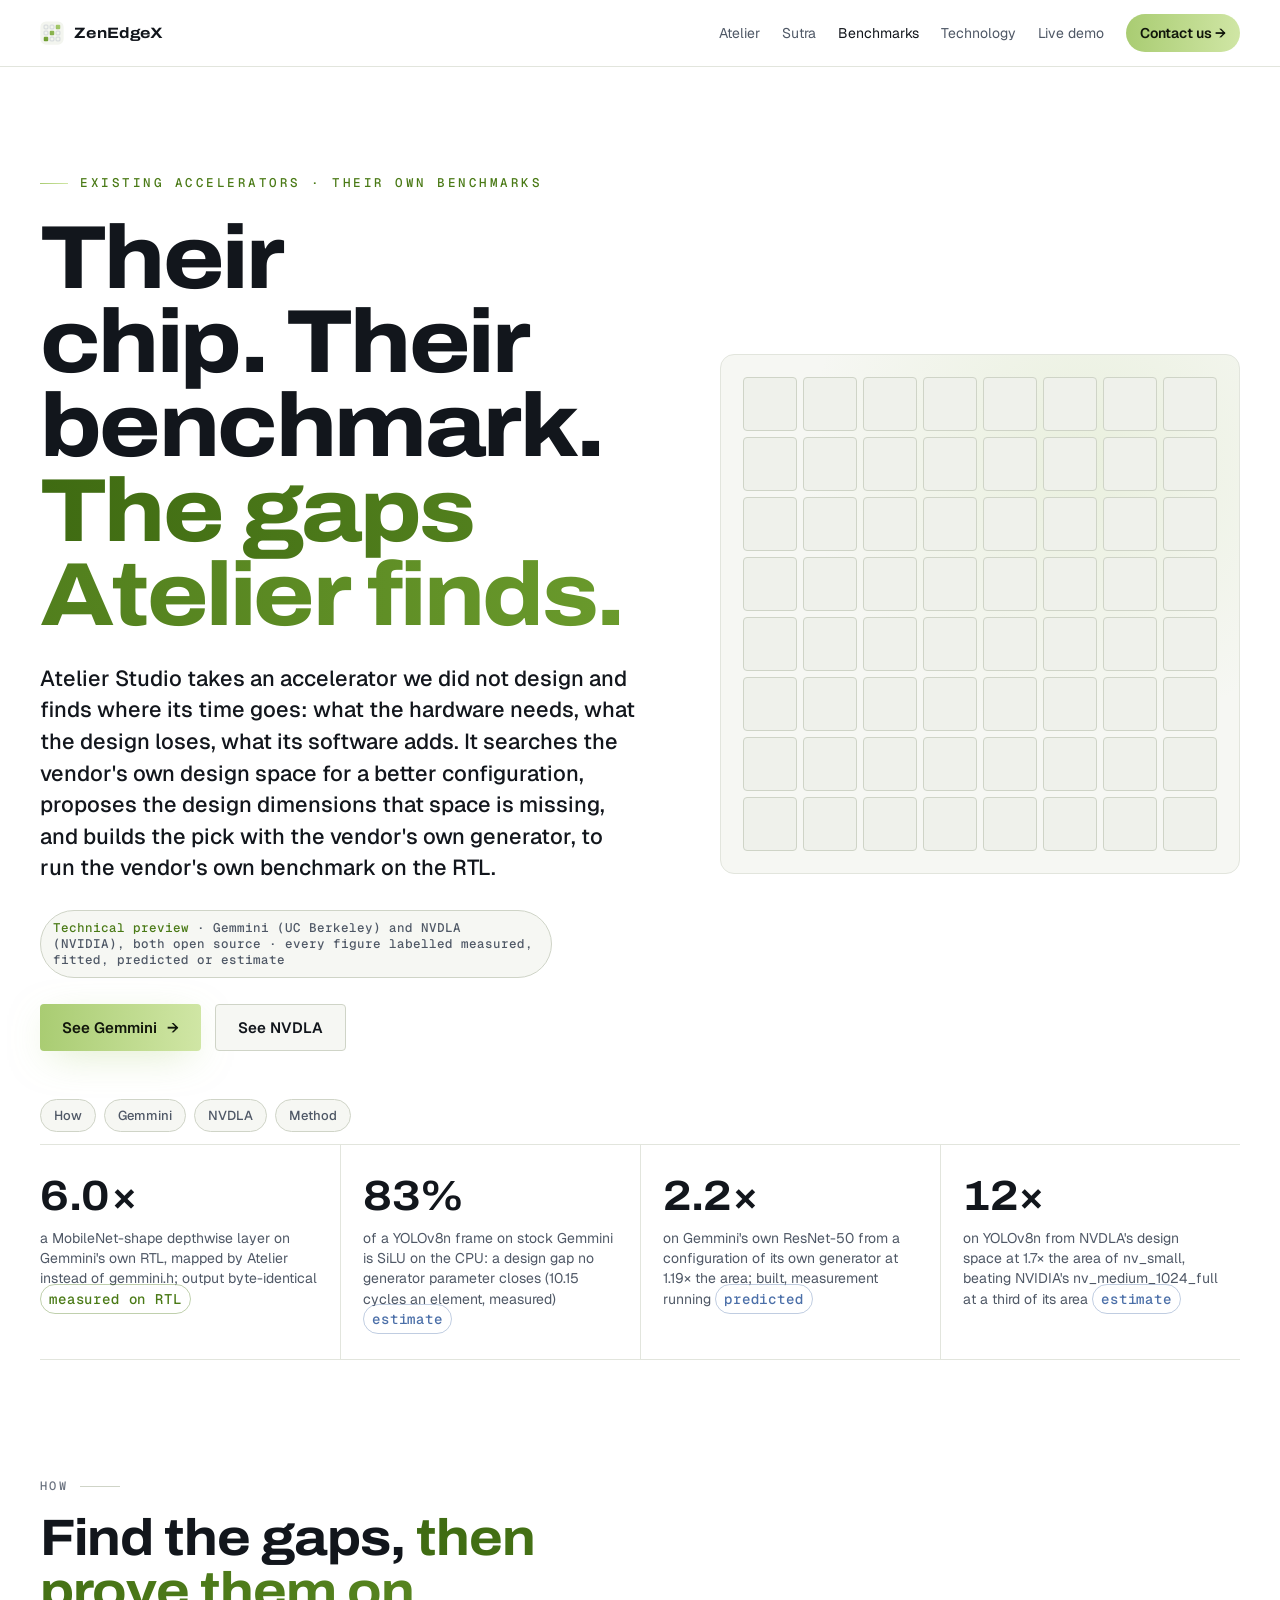
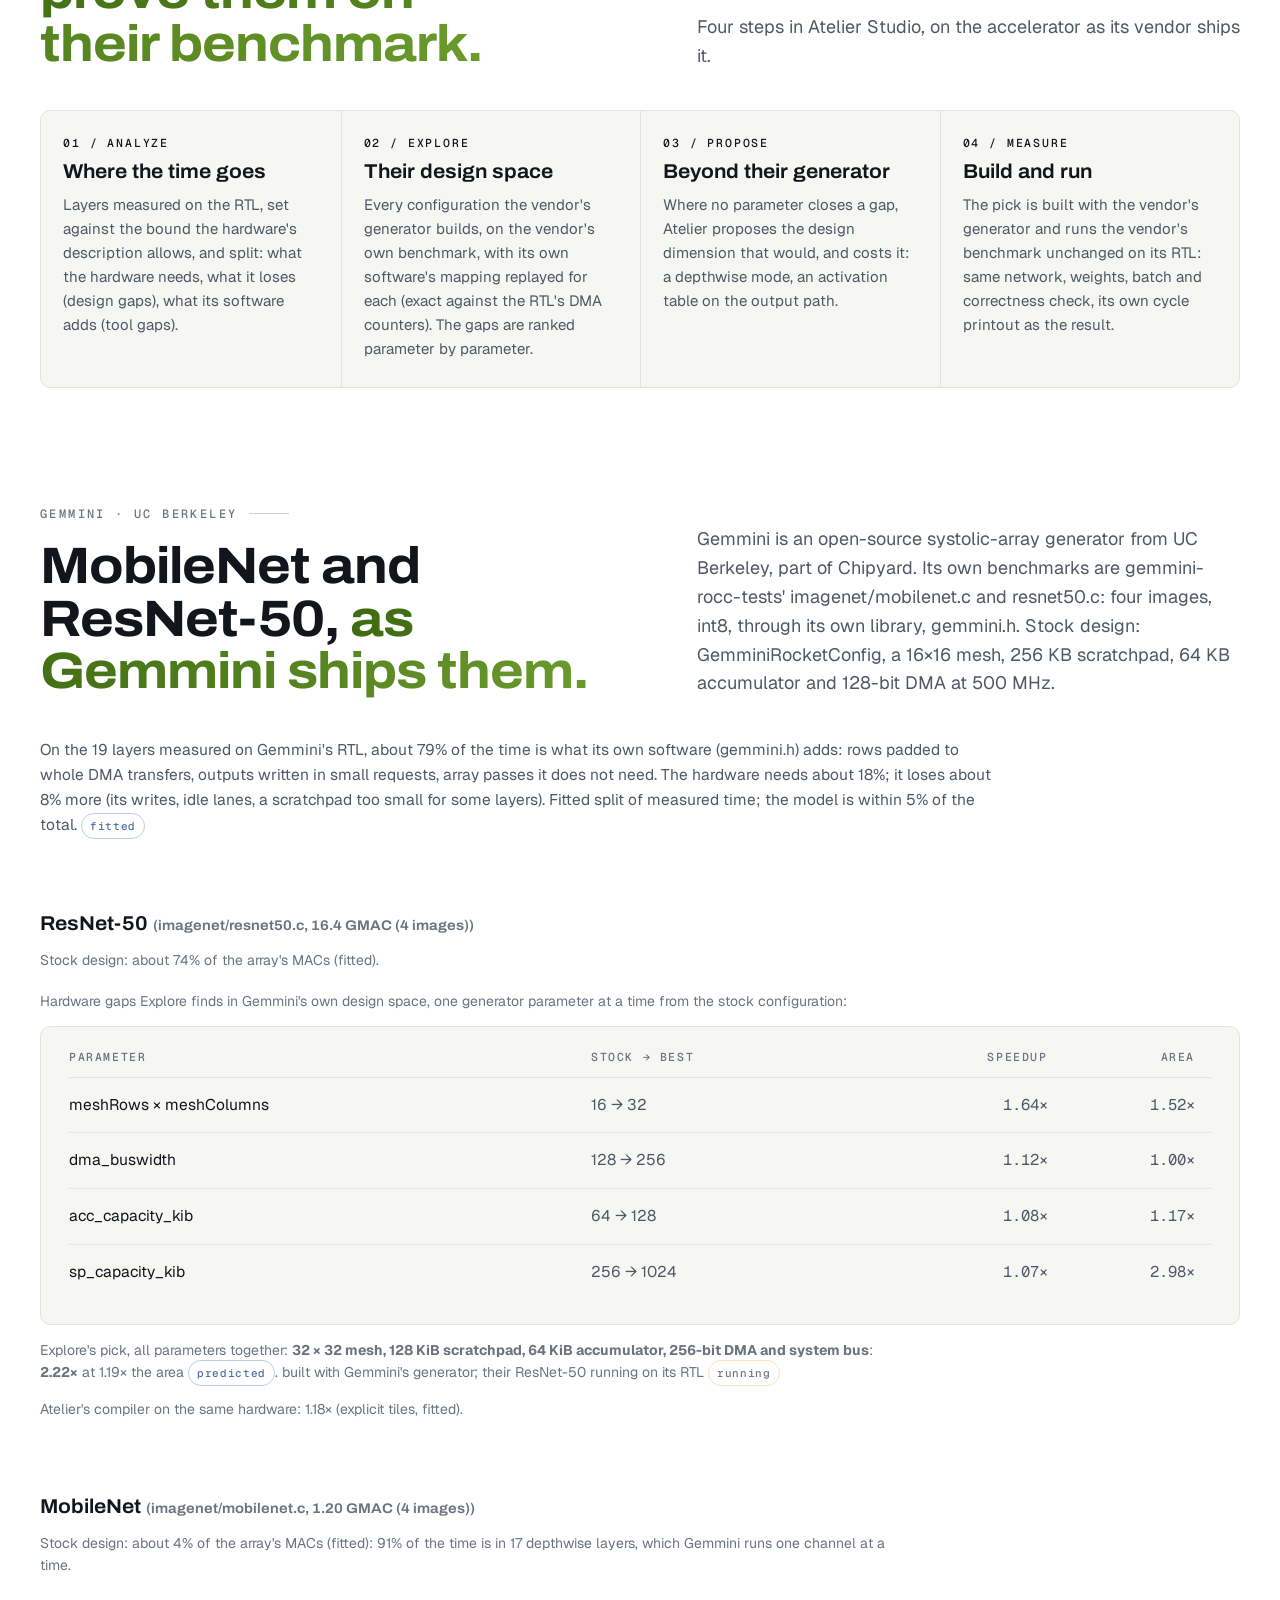
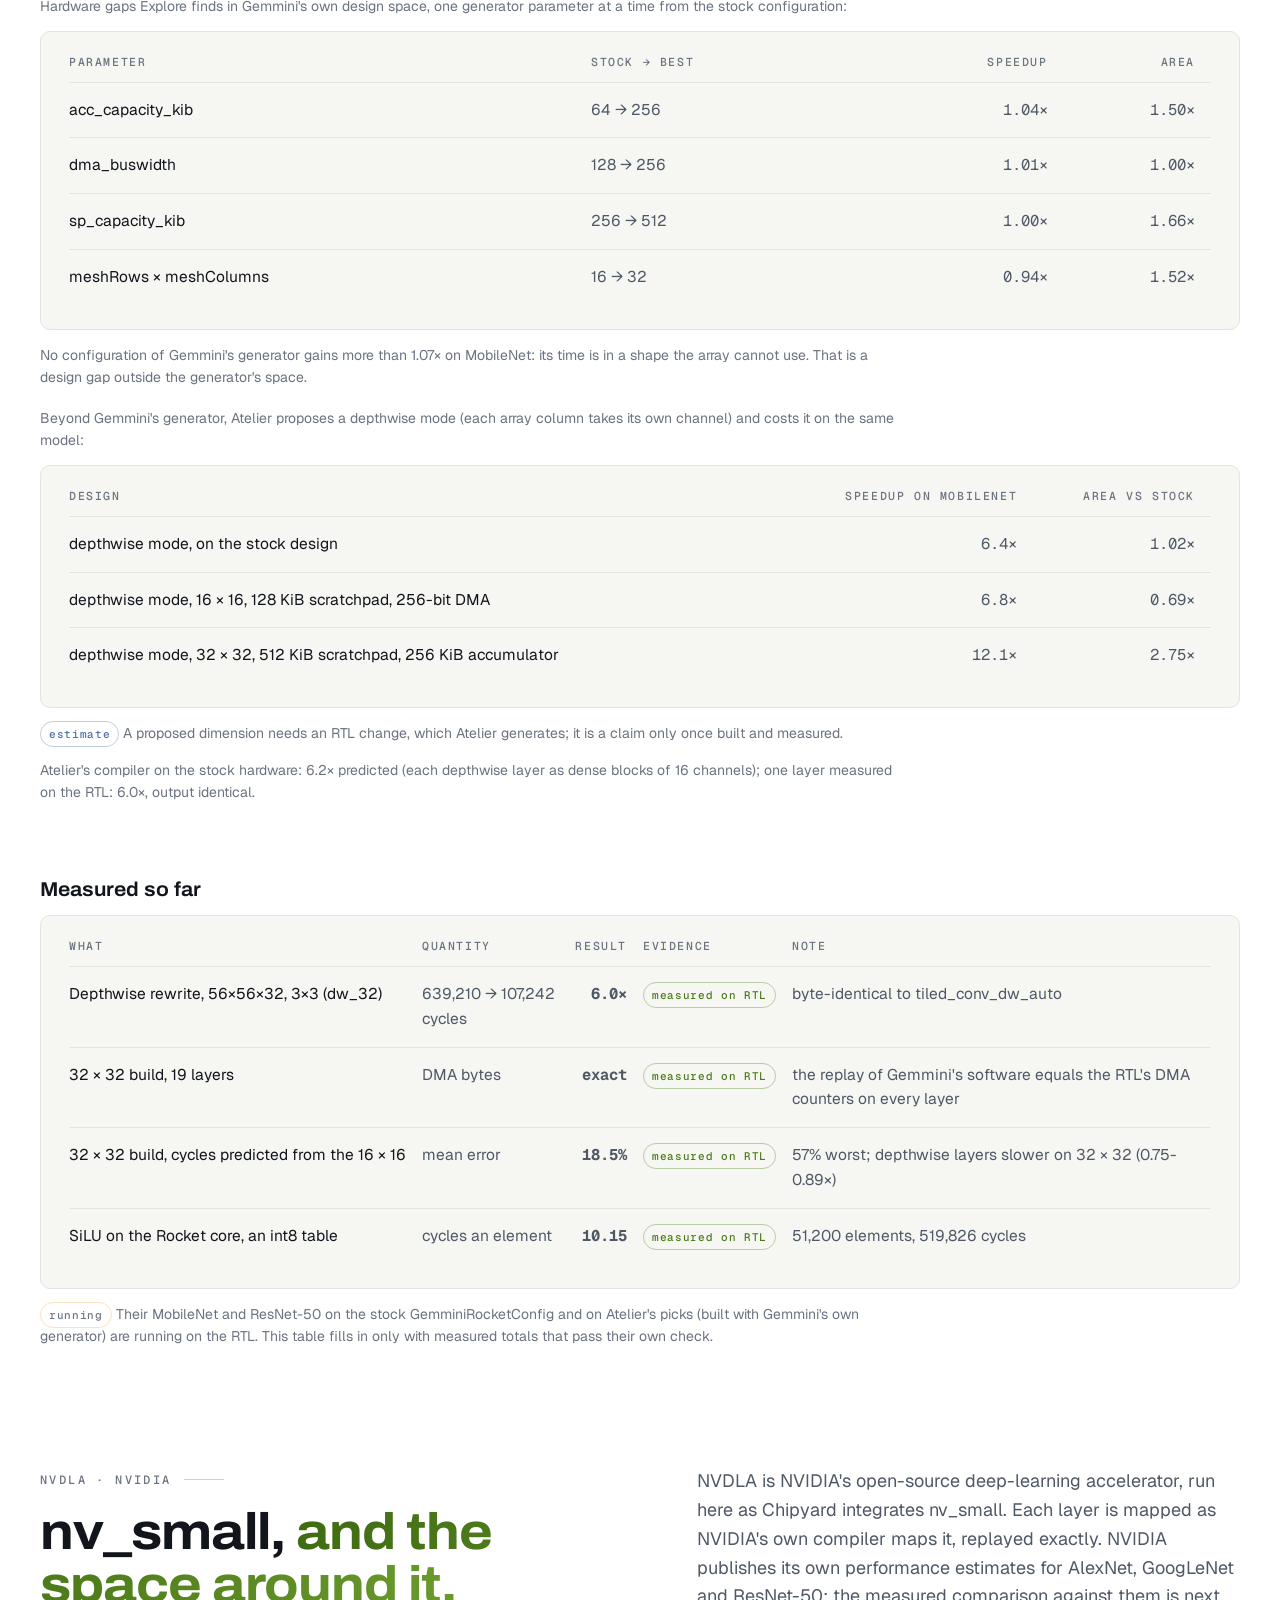
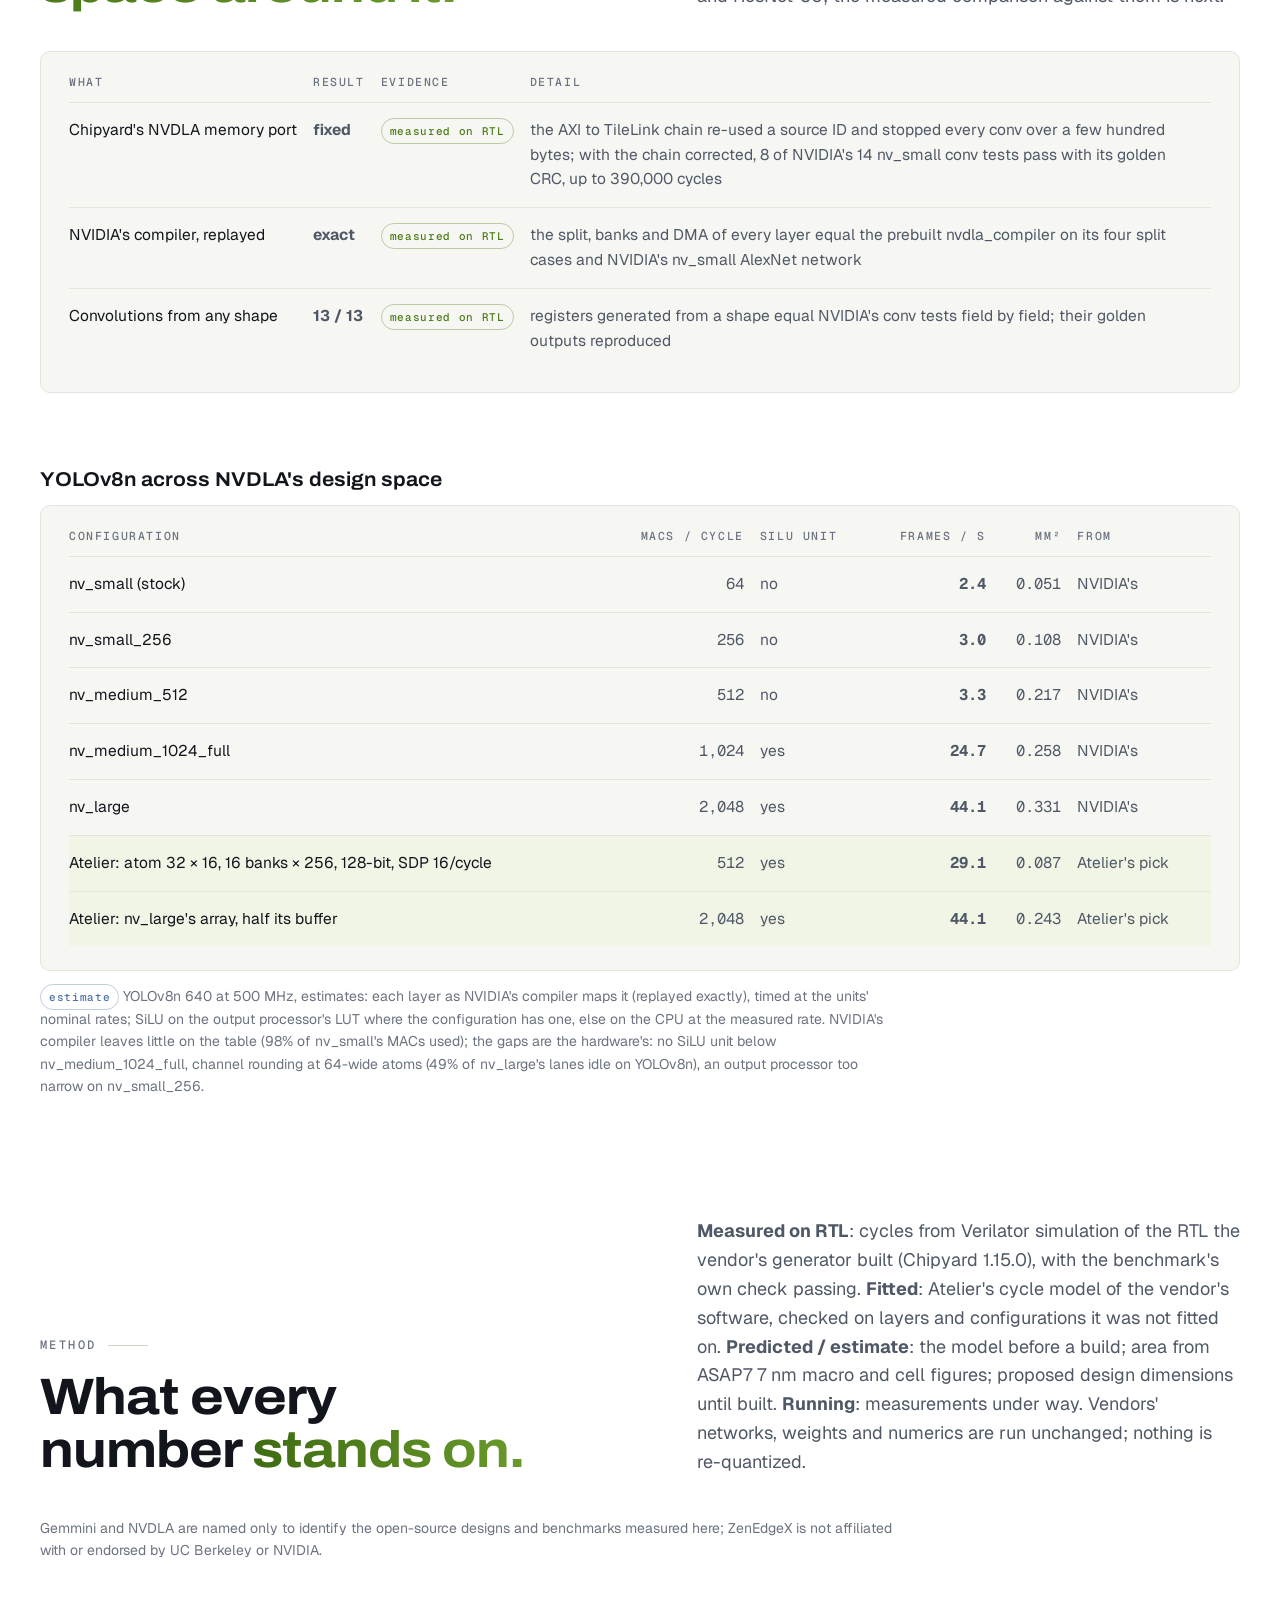
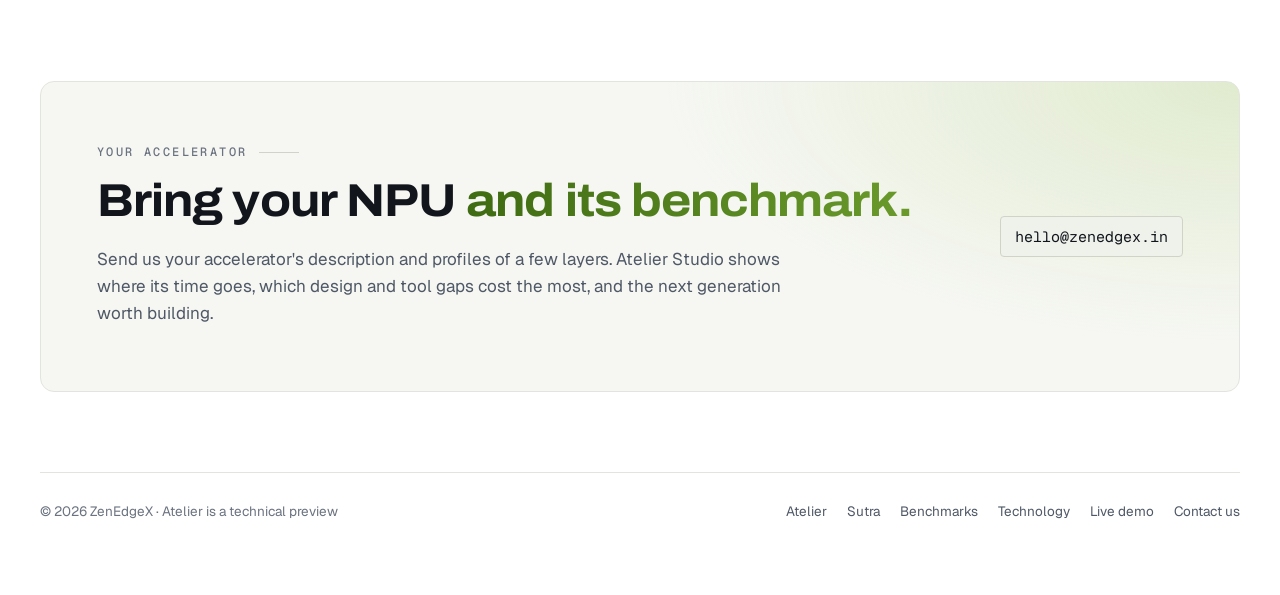
==== benchmarks/index.html @ 4fe1258a "Benchmarks: Atelier Studio on Gemmini and NVDLA, their own benchmarks. Where their time goes, the ha" ====
<!doctype html>
<html lang="en">
<head>
<meta charset="utf-8">
<meta name="viewport" content="width=device-width, initial-scale=1, viewport-fit=cover">
<meta name="description" content="Atelier Studio on existing accelerators: where Gemmini and NVDLA lose time, the design gaps no setting of their own generators closes, and configurations measured on the RTL with their own benchmarks.">
<meta property="og:title" content="Atelier on their benchmarks: Gemmini and NVDLA">
<meta property="og:description" content="Atelier Studio on existing accelerators: where Gemmini and NVDLA lose time, the design gaps no setting of their own generators closes, and configurations measured on the RTL with their own benchmarks.">
<meta property="og:image" content="https://zenedgex.in/og-image.png">
<meta property="og:image:width" content="1200">
<meta property="og:image:height" content="630">
<meta name="twitter:card" content="summary_large_image">
<meta name="twitter:image" content="https://zenedgex.in/og-image.png">
<link rel="icon" href="../favicon.svg" type="image/svg+xml">
<link rel="icon" href="../favicon-32.png" sizes="32x32" type="image/png">
<link rel="apple-touch-icon" href="../apple-touch-icon.png">
<style>html,body{margin:0}img{max-width:100%}[hidden]{display:none!important}.steps .k, .card .k { font: 500 11.5px/1 var(--mono); letter-spacing: .16em; color: var(--amber) }
.tag { font: 500 11px/1 var(--mono); letter-spacing: .06em; padding: 5px 8px; border-radius: 999px; border: 1px solid var(--line-2); color: var(--muted); white-space: nowrap }
.tag.m { color: var(--green); border-color: color-mix(in srgb, var(--green) 35%, transparent) }
.tag.p { color: #4B6FA8; border-color: rgba(75, 111, 168, .35) }
.tag.r { color: var(--amber); border-color: rgba(244,188,114,.45) }
tr.ours td { background: rgba(208,230,165,.18) }
</style>
<title>Atelier on their benchmarks: Gemmini and NVDLA</title>
<link rel="preconnect" href="https://fonts.googleapis.com">
<link rel="preconnect" href="https://fonts.gstatic.com" crossorigin>
<link rel="stylesheet" href="https://fonts.googleapis.com/css2?family=Archivo:wdth,wght@100..125,400..800&family=Geist:wght@300..600&family=Geist+Mono:wght@400;500&display=swap">
<style>
/* Sutra IP page: the same dark world as the rest of the site (lime accent). Hero,
   what it is, the block diagram, features, how it scales, verified evidence, what is delivered,
   status, contact. Every figure is a measured one; performance waits for timing closure. */
:root {
  --void: #FFFFFF; --slab: #F6F7F3; --slab-2: #EFF1EB; --slab-3: #E7EAE2;
  --line: #E2E5DD; --line-2: #CFD4C7;
  --text: #12161C; --muted: #4F5866; --faint: #6B7380;
  --leaf: #A9CC72; --lime: #D0E6A5; --green: #4A7A16; --green-deep: #3F6B12; --green-2: #6A9A2C; --ok: #7FC8A9;
  --display: 'Archivo', 'Arial Black', Arial, sans-serif;
  --body: 'Geist', 'Helvetica Neue', Arial, sans-serif;
  --mono: 'Geist Mono', 'SFMono-Regular', Menlo, monospace;
  --ease: cubic-bezier(.2, .7, .2, 1);
  color-scheme: light;
}
* { box-sizing: border-box }
html { background: var(--void); scroll-behavior: smooth; scroll-padding-top: 84px }
body { background: var(--void); color: var(--text); font: 400 17px/1.6 var(--body); padding-inline: 20px; padding-block: 0 72px; -webkit-font-smoothing: antialiased }
.wrap { max-width: 1200px; margin-inline: auto }
a { color: var(--green); text-underline-offset: 3px }
:focus-visible { outline: 2px solid var(--green); outline-offset: 3px; border-radius: 3px }
h1, h2, h3 { margin: 0; font-family: var(--display); text-wrap: balance }
h1 { font-size: clamp(46px, 7vw, 100px); line-height: .94; font-weight: 770; font-stretch: 112%; letter-spacing: -.028em }
h2 { font-size: clamp(30px, 4vw, 54px); line-height: 1.03; font-weight: 720; font-stretch: 110%; letter-spacing: -.02em }
h3 { font-size: 20px; font-weight: 650; font-stretch: 106%; line-height: 1.2 }
p { margin: 0; max-width: 64ch }
h1 em, h2 em { font-style: normal; background: linear-gradient(92deg, var(--green-deep), var(--green-2)); -webkit-background-clip: text; background-clip: text; color: transparent }
.label { font: 500 12px/1 var(--mono); letter-spacing: .2em; text-transform: uppercase; color: var(--faint); display: flex; align-items: center; gap: 12px }
.label::after { content: ""; flex: 0 0 40px; height: 1px; background: var(--line-2) }

.bar { position: sticky; top: 0; z-index: 20; margin-inline: -20px; padding: 14px 20px; background: color-mix(in srgb, var(--void) 78%, transparent); backdrop-filter: saturate(140%) blur(14px); border-bottom: 1px solid var(--line) }
.bar .wrap { display: flex; justify-content: space-between; align-items: center; gap: 16px; flex-wrap: wrap }
.mark { display: flex; align-items: center; gap: 10px; font: 700 15px/1 var(--display); font-stretch: 116%; letter-spacing: .02em; color: var(--text); text-decoration: none }
.mark svg { width: 24px; height: 24px }
.bar nav { display: flex; gap: 22px; flex-wrap: wrap; font-size: 14px; align-items: center }
.bar nav a { color: var(--muted); text-decoration: none }
.bar nav a:hover, .bar nav a.on { color: var(--text) }
.bar nav a.go { color: #11160B; background: linear-gradient(92deg, var(--leaf), var(--lime)); padding: 8px 14px; border-radius: 999px; font-weight: 600 }

.hero { display: grid; grid-template-columns: minmax(0, 1.05fr) minmax(0, .95fr); gap: 56px; align-items: center; padding-block: 110px 40px }
.hero > * { min-width: 0 }
.copy { display: flex; flex-direction: column; gap: 26px }
.kicker { font: 500 12.5px/1 var(--mono); letter-spacing: .2em; text-transform: uppercase; color: var(--green); display: flex; align-items: center; gap: 12px }
.kicker::before { content: ""; width: 28px; height: 1px; background: linear-gradient(90deg, var(--leaf), var(--lime)) }
.sub { font: 500 clamp(18px, 1.7vw, 22px)/1.45 var(--body); max-width: 46ch }
.chip { align-self: flex-start; font: 500 12.5px/1.3 var(--mono); color: var(--muted); border: 1px solid var(--line-2); background: var(--slab); padding: 9px 12px; border-radius: 999px }
.chip b { color: var(--green); font-weight: 500 }
.cta { display: flex; gap: 14px; flex-wrap: wrap }
.btn { display: inline-flex; align-items: center; gap: 10px; padding: 15px 22px; border-radius: 4px; font: 600 15px/1 var(--body); text-decoration: none }
.btn.primary { background: linear-gradient(92deg, var(--leaf), var(--lime)); color: #11160B; box-shadow: 0 10px 40px -12px rgba(169, 204, 114, .55) }
.btn.line { color: var(--text); border: 1px solid var(--line-2); background: var(--slab) }
.tiles { aspect-ratio: 1; max-width: 520px; width: 100%; justify-self: end; display: grid; grid-template-columns: repeat(8, 1fr); gap: 6px; padding: 22px; border: 1px solid var(--line); border-radius: 14px; background: radial-gradient(90% 90% at 70% 20%, rgba(169, 204, 114,.16), transparent 60%), var(--slab) }
.tiles i { border-radius: 4px; border: 1px solid var(--line-2); background: var(--slab-2); animation: pulse 3.2s var(--ease) infinite; animation-delay: calc(var(--d) * 70ms) }
@keyframes pulse { 0%, 100% { background: var(--slab-2); border-color: var(--line-2) } 12% { background: rgba(208, 230, 165,.55); border-color: var(--green) } 30% { background: rgba(169, 204, 114,.18); border-color: rgba(169, 204, 114,.5) } }

section { padding-block: 120px 0; display: flex; flex-direction: column; gap: 40px }
.head { display: grid; grid-template-columns: minmax(0, 1.05fr) minmax(0, .95fr); gap: 56px; align-items: end }
.head > * { min-width: 0 }
.head .body { color: var(--muted); font-size: 18px; display: flex; flex-direction: column; gap: 14px }
.stack { display: flex; flex-direction: column; gap: 20px }
.visual { background: radial-gradient(110% 90% at 50% 10%, var(--slab-2), var(--slab)); border: 1px solid var(--line); border-radius: 12px; padding: 22px }
.visual svg { width: 100%; height: auto; display: block }
.visual svg text { font-family: var(--mono) }
.grid3 { display: grid; grid-template-columns: repeat(3, minmax(0, 1fr)); gap: 16px }
.card { background: var(--slab); border: 1px solid var(--line); border-radius: 10px; padding: 28px; display: flex; flex-direction: column; gap: 12px; min-width: 0 }
.card p { color: var(--muted); font-size: 15.5px }
.card .k { font: 500 11.5px/1 var(--mono); letter-spacing: .16em; color: var(--green) }
table { width: 100%; border-collapse: collapse; font-size: 15.5px }
th { text-align: left; font: 500 11.5px/1 var(--mono); letter-spacing: .14em; text-transform: uppercase; color: var(--faint); padding: 0 16px 14px 0 }
td { padding: 15px 16px 15px 0; border-top: 1px solid var(--line); color: var(--muted); vertical-align: top }
td:first-child { color: var(--text); white-space: nowrap }
.tbl { overflow-x: auto; background: var(--slab); border: 1px solid var(--line); border-radius: 10px; padding: 24px 28px }
.proof { display: grid; grid-template-columns: repeat(4, minmax(0, 1fr)); border-top: 1px solid var(--line); border-bottom: 1px solid var(--line) }
.metric { padding: 30px 22px 30px 0; display: flex; flex-direction: column; gap: 10px; min-width: 0 }
.metric + .metric { padding-left: 22px; border-left: 1px solid var(--line) }
.metric b { font: 680 clamp(30px, 3.3vw, 44px)/1 var(--display); font-stretch: 112%; letter-spacing: -.01em }
.metric span { font-size: 14px; color: var(--muted); line-height: 1.45 }
.jump { display: flex; gap: 8px; flex-wrap: wrap; margin-top: 8px }
.jump a { font: 500 13px/1 var(--body); color: var(--muted); text-decoration: none; border: 1px solid var(--line-2); border-radius: 999px; padding: 9px 13px; background: var(--slab) }
.jump a:hover { color: var(--text); border-color: var(--green) }
.fine { font-size: 14px; color: var(--faint); max-width: 96ch }
.tlabel { display: flex; flex-wrap: wrap; gap: 6px 8px; margin: 0 }
.tlabel span { font: 500 11.5px/1 var(--mono); letter-spacing: .06em; padding: 6px 9px; border-radius: 999px; border: 1px solid var(--line-2); color: var(--muted); background: var(--void) }
.tlabel span.m { color: var(--green); border-color: color-mix(in srgb, var(--green) 35%, transparent) }
.tlabel span.e { color: #4B6FA8; border-color: rgba(75, 111, 168, .35) }
.steps { display: grid; grid-template-columns: repeat(4, minmax(0, 1fr)); gap: 0; border: 1px solid var(--line); border-radius: 10px; overflow: hidden; background: var(--slab) }
.steps > div { padding: 26px 22px; display: flex; flex-direction: column; gap: 10px; border-left: 1px solid var(--line); min-width: 0 }
.steps > div:first-child { border-left: none }
.steps p { color: var(--muted); font-size: 15px }
.st { font: 500 11px/1 var(--mono); letter-spacing: .16em; text-transform: uppercase; padding: 6px 8px; border-radius: 4px; align-self: flex-start }
.st.done { color: #0B2A1E; background: var(--ok) }
.st.now { color: #11160B; background: var(--lime) }
.st.next { color: var(--muted); border: 1px solid var(--line-2) }
.close { margin-top: 120px; border: 1px solid var(--line); border-radius: 14px; padding: 64px 56px; display: grid; grid-template-columns: minmax(0, 1fr) auto; gap: 40px; align-items: center; background: radial-gradient(80% 140% at 100% 0%, color-mix(in srgb, var(--leaf) 28%, transparent), transparent 60%), var(--slab) }
.close > * { min-width: 0 }
.mail code { color: var(--text); background: var(--slab-2); border: 1px solid var(--line-2); padding: 12px 14px; border-radius: 4px; font: 400 15px/1 var(--mono); user-select: all; display: inline-block }
td.n, th.n { text-align: right; font-variant-numeric: tabular-nums; font-family: var(--mono) }
td.best { color: var(--green); font-weight: 600; position: relative }
td.best::before { content: ""; position: absolute; inset: 7px -6px 7px auto; width: calc(100% + 4px); border-radius: 4px; background: rgba(208, 230, 165,.12); border: 1px solid rgba(208, 230, 165,.35); z-index: 0; pointer-events: none }
.best-key { margin-top: -4px }
.best-key .best { color: var(--green); font-weight: 600; padding: 2px 7px; border-radius: 4px; background: rgba(208, 230, 165,.12); border: 1px solid rgba(208, 230, 165,.35); margin-right: 6px }
footer { margin-top: 80px; padding-top: 28px; border-top: 1px solid var(--line); font-size: 13.5px; color: var(--faint); display: flex; justify-content: space-between; gap: 20px; flex-wrap: wrap }
footer nav { display: flex; gap: 20px; flex-wrap: wrap }
footer a { color: var(--muted); text-decoration: none }

@media (max-width: 960px) {
  .hero, .head, .close { grid-template-columns: minmax(0, 1fr); gap: 32px }
  .hero { padding-block: 64px 0 }
  .tiles { justify-self: start; max-width: 420px }
  .grid3 { grid-template-columns: minmax(0, 1fr) }
  .proof, .steps { grid-template-columns: repeat(2, minmax(0, 1fr)) }
  .metric:nth-child(3) { padding-left: 0; border-left: none }
  .metric:nth-child(n+3) { border-top: 1px solid var(--line) }
  .steps > div:nth-child(3) { border-left: none }
  .steps > div:nth-child(n+3) { border-top: 1px solid var(--line) }
  .close { padding: 36px 26px }
  section { padding-block: 88px 0 }
}
@media (max-width: 560px) {
  .proof, .steps { grid-template-columns: minmax(0, 1fr) }
  .metric + .metric, .steps > div + div { padding-left: 0; border-left: none; border-top: 1px solid var(--line) }
  .steps > div + div { padding-left: 22px }
}
@media (prefers-reduced-motion: reduce) { .tiles i { animation: none } }
.fp { display: grid; grid-template-columns: minmax(0, 1fr) minmax(0, 1fr); gap: 32px; align-items: start; margin-top: 28px }
.fp figure { margin: 0 }
.fp img { width: 100%; height: auto; display: block; border-radius: 6px; border: 1px solid var(--line, #E2E5DD) }
.fp-key { list-style: none; margin: 0; padding: 0; display: grid; grid-template-columns: repeat(2, minmax(0, 1fr)); gap: 8px 16px; font-size: 14px }
.fp-key i { display: inline-block; width: 12px; height: 12px; border-radius: 2px; margin-right: 8px; vertical-align: -1px }
.fp-facts { display: grid; grid-template-columns: auto minmax(0, 1fr); gap: 8px 16px; margin: 0; font-size: 14px }
.fp-facts dt { opacity: .7 }
.fp-facts dd { margin: 0 }
@media (max-width: 860px) { .fp { grid-template-columns: 1fr } .fp-key { grid-template-columns: 1fr } }
.steps .k, .card .k { font: 500 11.5px/1 var(--mono); letter-spacing: .16em; color: var(--amber) }
.tag { font: 500 11px/1 var(--mono); letter-spacing: .06em; padding: 5px 8px; border-radius: 999px; border: 1px solid var(--line-2); color: var(--muted); white-space: nowrap }
.tag.m { color: var(--green); border-color: color-mix(in srgb, var(--green) 35%, transparent) }
.tag.p { color: #4B6FA8; border-color: rgba(75, 111, 168, .35) }
.tag.r { color: var(--amber); border-color: rgba(244,188,114,.45) }
tr.ours td { background: rgba(208,230,165,.18) }
</style>
</head>
<body>
<header class="bar">
  <div class="wrap">
    <a class="mark" data-to="site" href="#"><svg viewBox="0 0 64 64" aria-hidden="true"><defs><linearGradient id="mkg" x1="10" y1="54" x2="54" y2="10" gradientUnits="userSpaceOnUse"><stop offset="0" stop-color="#6A9A2C"/><stop offset="1" stop-color="#A9CC72"/></linearGradient></defs><rect x="1" y="1" width="62" height="62" rx="15" fill="#F3F5EF"/><rect x="10.9" y="10.9" width="10.2" height="10.2" rx="2" fill="none" stroke="#C3C9D1" stroke-width="1.8"/><rect x="26.9" y="10.9" width="10.2" height="10.2" rx="2" fill="none" stroke="#C3C9D1" stroke-width="1.8"/><rect x="42" y="10" width="12" height="12" rx="2.5" fill="url(#mkg)"/><rect x="10.9" y="26.9" width="10.2" height="10.2" rx="2" fill="none" stroke="#C3C9D1" stroke-width="1.8"/><rect x="26" y="26" width="12" height="12" rx="2.5" fill="url(#mkg)"/><rect x="42.9" y="26.9" width="10.2" height="10.2" rx="2" fill="none" stroke="#C3C9D1" stroke-width="1.8"/><rect x="10" y="42" width="12" height="12" rx="2.5" fill="url(#mkg)"/><rect x="26.9" y="42.9" width="10.2" height="10.2" rx="2" fill="none" stroke="#C3C9D1" stroke-width="1.8"/><rect x="42.9" y="42.9" width="10.2" height="10.2" rx="2" fill="none" stroke="#C3C9D1" stroke-width="1.8"/></svg>ZenEdgeX</a>
    <nav aria-label="Main"><a data-to="home" href="#">Atelier</a><a data-to="ip" href="#">Sutra</a><a class="on" href="#top">Benchmarks</a><a data-to="tech" href="#">Technology</a><a data-to="demo" href="#">Live demo</a><a class="go" href="#contact">Contact us →</a></nav>
  </div>
</header>

<div class="wrap" id="top">
  <div class="hero">
    <div class="copy">
      <p class="kicker">Existing accelerators · their own benchmarks</p>
      <h1>Their chip. Their benchmark. <em>The gaps Atelier finds.</em></h1>
      <p class="sub">Atelier Studio takes an accelerator we did not design and finds where its time goes: what the hardware needs, what the design loses, what its software adds. It searches the vendor's own design space for a better configuration, proposes the design dimensions that space is missing, and builds the pick with the vendor's own generator, to run the vendor's own benchmark on the RTL.</p>
      <p class="chip"><b>Technical preview</b> · Gemmini (UC Berkeley) and NVDLA (NVIDIA), both open source · every figure labelled measured, fitted, predicted or estimate</p>
      <div class="cta"><a class="btn primary" href="#gemmini">See Gemmini <span>→</span></a><a class="btn line" href="#nvdla">See NVDLA</a></div>
    </div>
    <div class="tiles" id="tiles" aria-hidden="true"></div>
  </div>

  <nav class="jump" aria-label="On this page"><a href="#how">How</a><a href="#gemmini">Gemmini</a><a href="#nvdla">NVDLA</a><a href="#method">Method</a></nav>
  <div class="proof" id="keys" style="margin-top:12px"><div class="metric"><b>6.0×</b><span>a MobileNet-shape depthwise layer on Gemmini&#x27;s own RTL, mapped by Atelier instead of gemmini.h; output byte-identical <span class="tag m">measured on RTL</span></span></div><div class="metric"><b>83%</b><span>of a YOLOv8n frame on stock Gemmini is SiLU on the CPU: a design gap no generator parameter closes (10.15 cycles an element, measured) <span class="tag p">estimate</span></span></div><div class="metric"><b>2.2×</b><span>on Gemmini&#x27;s own ResNet-50 from a configuration of its own generator at 1.19× the area; built, measurement running <span class="tag p">predicted</span></span></div><div class="metric"><b>12×</b><span>on YOLOv8n from NVDLA&#x27;s design space at 1.7× the area of nv_small, beating NVIDIA&#x27;s nv_medium_1024_full at a third of its area <span class="tag p">estimate</span></span></div></div>

  <section id="how">
    <div class="head">
      <div class="stack"><p class="label">How</p><h2>Find the gaps, <em>then prove them on their benchmark.</em></h2></div>
      <div class="body"><p>Four steps in Atelier Studio, on the accelerator as its vendor ships it.</p></div>
    </div>
    <div class="steps">
      <div><span class="k">01 / ANALYZE</span><h3>Where the time goes</h3><p>Layers measured on the RTL, set against the bound the hardware's description allows, and split: what the hardware needs, what it loses (design gaps), what its software adds (tool gaps).</p></div>
      <div><span class="k">02 / EXPLORE</span><h3>Their design space</h3><p>Every configuration the vendor's generator builds, on the vendor's own benchmark, with its own software's mapping replayed for each (exact against the RTL's DMA counters). The gaps are ranked parameter by parameter.</p></div>
      <div><span class="k">03 / PROPOSE</span><h3>Beyond their generator</h3><p>Where no parameter closes a gap, Atelier proposes the design dimension that would, and costs it: a depthwise mode, an activation table on the output path.</p></div>
      <div><span class="k">04 / MEASURE</span><h3>Build and run</h3><p>The pick is built with the vendor's generator and runs the vendor's benchmark unchanged on its RTL: same network, weights, batch and correctness check, its own cycle printout as the result.</p></div>
    </div>
  </section>

  <section id="gemmini">
    <div class="head">
      <div class="stack"><p class="label">Gemmini · UC Berkeley</p><h2>MobileNet and ResNet-50, <em>as Gemmini ships them.</em></h2></div>
      <div class="body"><p>Gemmini is an open-source systolic-array generator from UC Berkeley, part of Chipyard. Its own benchmarks are gemmini-rocc-tests' imagenet/mobilenet.c and resnet50.c: four images, int8, through its own library, gemmini.h. Stock design: GemminiRocketConfig, a 16&times;16 mesh, 256&nbsp;KB scratchpad, 64&nbsp;KB accumulator and 128-bit DMA at 500&nbsp;MHz.</p></div>
    </div>
    <p class="fine" style="font-size:15.5px;color:var(--muted)">On the 19 layers measured on Gemmini&#x27;s RTL, about 79% of the time is what its own software (gemmini.h) adds: rows padded to whole DMA transfers, outputs written in small requests, array passes it does not need. The hardware needs about 18%; it loses about 8% more (its writes, idle lanes, a scratchpad too small for some layers). Fitted split of measured time; the model is within 5% of the total. <span class="tag p">fitted</span></p>
<div class="stack" style="gap:14px;margin-top:34px"><h3>ResNet-50 <span class="fine">(imagenet/resnet50.c, 16.4 GMAC (4 images))</span></h3>
<p class="fine">Stock design: about 74% of the array&#x27;s MACs (fitted).</p>
<p class="fine" style="margin-top:4px">Hardware gaps Explore finds in Gemmini's own design space, one generator parameter at a time from the stock configuration:</p>
<div class="tbl"><table><thead><tr><th>Parameter</th><th>Stock → best</th><th class="n">Speedup</th><th class="n">Area</th></tr></thead><tbody><tr><td>meshRows × meshColumns</td><td>16 → 32</td><td class="n">1.64×</td><td class="n">1.52×</td></tr><tr><td>dma_buswidth</td><td>128 → 256</td><td class="n">1.12×</td><td class="n">1.00×</td></tr><tr><td>acc_capacity_kib</td><td>64 → 128</td><td class="n">1.08×</td><td class="n">1.17×</td></tr><tr><td>sp_capacity_kib</td><td>256 → 1024</td><td class="n">1.07×</td><td class="n">2.98×</td></tr></tbody></table></div>
<p class="fine">Explore's pick, all parameters together: <b>32 × 32 mesh, 128 KiB scratchpad, 64 KiB accumulator, 256-bit DMA and system bus</b>: <b>2.22×</b> at 1.19× the area <span class="tag p">predicted</span>. built with Gemmini&#x27;s generator; their ResNet-50 running on its RTL <span class="tag r">running</span></p>
<p class="fine">Atelier&#x27;s compiler on the same hardware: 1.18× (explicit tiles, fitted).</p></div>
<div class="stack" style="gap:14px;margin-top:34px"><h3>MobileNet <span class="fine">(imagenet/mobilenet.c, 1.20 GMAC (4 images))</span></h3>
<p class="fine">Stock design: about 4% of the array&#x27;s MACs (fitted): 91% of the time is in 17 depthwise layers, which Gemmini runs one channel at a time.</p>
<p class="fine" style="margin-top:4px">Hardware gaps Explore finds in Gemmini's own design space, one generator parameter at a time from the stock configuration:</p>
<div class="tbl"><table><thead><tr><th>Parameter</th><th>Stock → best</th><th class="n">Speedup</th><th class="n">Area</th></tr></thead><tbody><tr><td>acc_capacity_kib</td><td>64 → 256</td><td class="n">1.04×</td><td class="n">1.50×</td></tr><tr><td>dma_buswidth</td><td>128 → 256</td><td class="n">1.01×</td><td class="n">1.00×</td></tr><tr><td>sp_capacity_kib</td><td>256 → 512</td><td class="n">1.00×</td><td class="n">1.66×</td></tr><tr><td>meshRows × meshColumns</td><td>16 → 32</td><td class="n">0.94×</td><td class="n">1.52×</td></tr></tbody></table></div>
<p class="fine">No configuration of Gemmini&#x27;s generator gains more than 1.07× on MobileNet: its time is in a shape the array cannot use. That is a design gap outside the generator&#x27;s space.</p>
<p class="fine" style="margin-top:4px">Beyond Gemmini's generator, Atelier proposes a depthwise mode (each array column takes its own channel) and costs it on the same model:</p>
<div class="tbl"><table><thead><tr><th>Design</th><th class="n">Speedup on MobileNet</th><th class="n">Area vs stock</th></tr></thead><tbody><tr><td>depthwise mode, on the stock design</td><td class="n">6.4×</td><td class="n">1.02×</td></tr><tr><td>depthwise mode, 16 × 16, 128 KiB scratchpad, 256-bit DMA</td><td class="n">6.8×</td><td class="n">0.69×</td></tr><tr><td>depthwise mode, 32 × 32, 512 KiB scratchpad, 256 KiB accumulator</td><td class="n">12.1×</td><td class="n">2.75×</td></tr></tbody></table></div>
<p class="fine"><span class="tag p">estimate</span> A proposed dimension needs an RTL change, which Atelier generates; it is a claim only once built and measured.</p>
<p class="fine">Atelier&#x27;s compiler on the stock hardware: 6.2× predicted (each depthwise layer as dense blocks of 16 channels); one layer measured on the RTL: 6.0×, output identical.</p></div>
<div class="stack" style="gap:14px;margin-top:34px"><h3>Measured so far</h3>
<div class="tbl"><table><thead><tr><th>What</th><th>Quantity</th><th class="n">Result</th><th>Evidence</th><th>Note</th></tr></thead><tbody><tr><td>Depthwise rewrite, 56×56×32, 3×3 (dw_32)</td><td>639,210 → 107,242 cycles</td><td class="n"><b>6.0×</b></td><td><span class="tag m">measured on RTL</span></td><td>byte-identical to tiled_conv_dw_auto</td></tr><tr><td>32 × 32 build, 19 layers</td><td>DMA bytes</td><td class="n"><b>exact</b></td><td><span class="tag m">measured on RTL</span></td><td>the replay of Gemmini&#x27;s software equals the RTL&#x27;s DMA counters on every layer</td></tr><tr><td>32 × 32 build, cycles predicted from the 16 × 16</td><td>mean error</td><td class="n"><b>18.5%</b></td><td><span class="tag m">measured on RTL</span></td><td>57% worst; depthwise layers slower on 32 × 32 (0.75-0.89×)</td></tr><tr><td>SiLU on the Rocket core, an int8 table</td><td>cycles an element</td><td class="n"><b>10.15</b></td><td><span class="tag m">measured on RTL</span></td><td>51,200 elements, 519,826 cycles</td></tr></tbody></table></div>
<p class="fine"><span class="tag r">running</span> Their MobileNet and ResNet-50 on the stock GemminiRocketConfig and on Atelier&#x27;s picks (built with Gemmini&#x27;s own generator) are running on the RTL. This table fills in only with measured totals that pass their own check.</p></div>
  </section>

  <section id="nvdla">
    <div class="head">
      <div class="stack"><p class="label">NVDLA · NVIDIA</p><h2>nv_small, <em>and the space around it.</em></h2></div>
      <div class="body"><p>NVDLA is NVIDIA's open-source deep-learning accelerator, run here as Chipyard integrates nv_small. Each layer is mapped as NVIDIA's own compiler maps it, replayed exactly. NVIDIA publishes its own performance estimates for AlexNet, GoogLeNet and ResNet-50; the measured comparison against them is next.</p></div>
    </div>
    <div class="tbl"><table><thead><tr><th>What</th><th>Result</th><th>Evidence</th><th>Detail</th></tr></thead><tbody><tr><td>Chipyard&#x27;s NVDLA memory port</td><td><b>fixed</b></td><td><span class="tag m">measured on RTL</span></td><td>the AXI to TileLink chain re-used a source ID and stopped every conv over a few hundred bytes; with the chain corrected, 8 of NVIDIA&#x27;s 14 nv_small conv tests pass with its golden CRC, up to 390,000 cycles</td></tr><tr><td>NVIDIA&#x27;s compiler, replayed</td><td><b>exact</b></td><td><span class="tag m">measured on RTL</span></td><td>the split, banks and DMA of every layer equal the prebuilt nvdla_compiler on its four split cases and NVIDIA&#x27;s nv_small AlexNet network</td></tr><tr><td>Convolutions from any shape</td><td><b>13 / 13</b></td><td><span class="tag m">measured on RTL</span></td><td>registers generated from a shape equal NVIDIA&#x27;s conv tests field by field; their golden outputs reproduced</td></tr></tbody></table></div>
<div class="stack" style="gap:14px;margin-top:34px"><h3>YOLOv8n across NVDLA's design space</h3>
<div class="tbl"><table><thead><tr><th>Configuration</th><th class="n">MACs / cycle</th><th>SiLU unit</th><th class="n">Frames / s</th><th class="n">mm²</th><th>From</th></tr></thead><tbody><tr><td>nv_small (stock)</td><td class="n">64</td><td>no</td><td class="n"><b>2.4</b></td><td class="n">0.051</td><td>NVIDIA&#x27;s</td></tr><tr><td>nv_small_256</td><td class="n">256</td><td>no</td><td class="n"><b>3.0</b></td><td class="n">0.108</td><td>NVIDIA&#x27;s</td></tr><tr><td>nv_medium_512</td><td class="n">512</td><td>no</td><td class="n"><b>3.3</b></td><td class="n">0.217</td><td>NVIDIA&#x27;s</td></tr><tr><td>nv_medium_1024_full</td><td class="n">1,024</td><td>yes</td><td class="n"><b>24.7</b></td><td class="n">0.258</td><td>NVIDIA&#x27;s</td></tr><tr><td>nv_large</td><td class="n">2,048</td><td>yes</td><td class="n"><b>44.1</b></td><td class="n">0.331</td><td>NVIDIA&#x27;s</td></tr><tr class="ours"><td>Atelier: atom 32 × 16, 16 banks × 256, 128-bit, SDP 16/cycle</td><td class="n">512</td><td>yes</td><td class="n"><b>29.1</b></td><td class="n">0.087</td><td>Atelier&#x27;s pick</td></tr><tr class="ours"><td>Atelier: nv_large&#x27;s array, half its buffer</td><td class="n">2,048</td><td>yes</td><td class="n"><b>44.1</b></td><td class="n">0.243</td><td>Atelier&#x27;s pick</td></tr></tbody></table></div>
<p class="fine"><span class="tag p">estimate</span> YOLOv8n 640 at 500 MHz, estimates: each layer as NVIDIA&#x27;s compiler maps it (replayed exactly), timed at the units&#x27; nominal rates; SiLU on the output processor&#x27;s LUT where the configuration has one, else on the CPU at the measured rate. NVIDIA&#x27;s compiler leaves little on the table (98% of nv_small&#x27;s MACs used); the gaps are the hardware&#x27;s: no SiLU unit below nv_medium_1024_full, channel rounding at 64-wide atoms (49% of nv_large&#x27;s lanes idle on YOLOv8n), an output processor too narrow on nv_small_256.</p></div>
  </section>

  <section id="method">
    <div class="head">
      <div class="stack"><p class="label">Method</p><h2>What every number <em>stands on.</em></h2></div>
      <div class="body"><p><b>Measured on RTL</b>: cycles from Verilator simulation of the RTL the vendor's generator built (Chipyard 1.15.0), with the benchmark's own check passing. <b>Fitted</b>: Atelier's cycle model of the vendor's software, checked on layers and configurations it was not fitted on. <b>Predicted / estimate</b>: the model before a build; area from ASAP7 7&nbsp;nm macro and cell figures; proposed design dimensions until built. <b>Running</b>: measurements under way. Vendors' networks, weights and numerics are run unchanged; nothing is re-quantized.</p></div>
    </div>
    <p class="fine">Gemmini and NVDLA are named only to identify the open-source designs and benchmarks measured here; ZenEdgeX is not affiliated with or endorsed by UC Berkeley or NVIDIA.</p>
  </section>

  <div class="close" id="contact">
    <div class="stack">
      <p class="label">Your accelerator</p>
      <h2 style="font-size:clamp(30px,3.6vw,48px)">Bring your NPU <em>and its benchmark.</em></h2>
      <p style="color:var(--muted)">Send us your accelerator's description and profiles of a few layers. Atelier Studio shows where its time goes, which design and tool gaps cost the most, and the next generation worth building.</p>
    </div>
    <div class="mail"><code>hello@zenedgex.in</code></div>
  </div>

  <footer>
    <span>© 2026 ZenEdgeX · Atelier is a technical preview</span>
    <nav aria-label="Footer"><a data-to="home" href="#">Atelier</a><a data-to="ip" href="#">Sutra</a><a href="#top">Benchmarks</a><a data-to="tech" href="#">Technology</a><a data-to="demo" href="#">Live demo</a><a href="#contact">Contact us</a></nav>
  </footer>
</div>

<script>
(() => {
  const LINKS = { site: '../', ip: '../ip/', bench: '../benchmarks/', home: '../engine/', tech: '../technology/', demo: '../demo/' };
  document.querySelectorAll('[data-to]').forEach(a => { a.href = LINKS[a.dataset.to]; });
  const t = document.getElementById('tiles');
  for (let i = 0; i < 64; i++) { const el = document.createElement('i'); el.style.setProperty('--d', (i % 8) + Math.floor(i / 8)); t.appendChild(el); }
})();
</script>

</body>
</html>
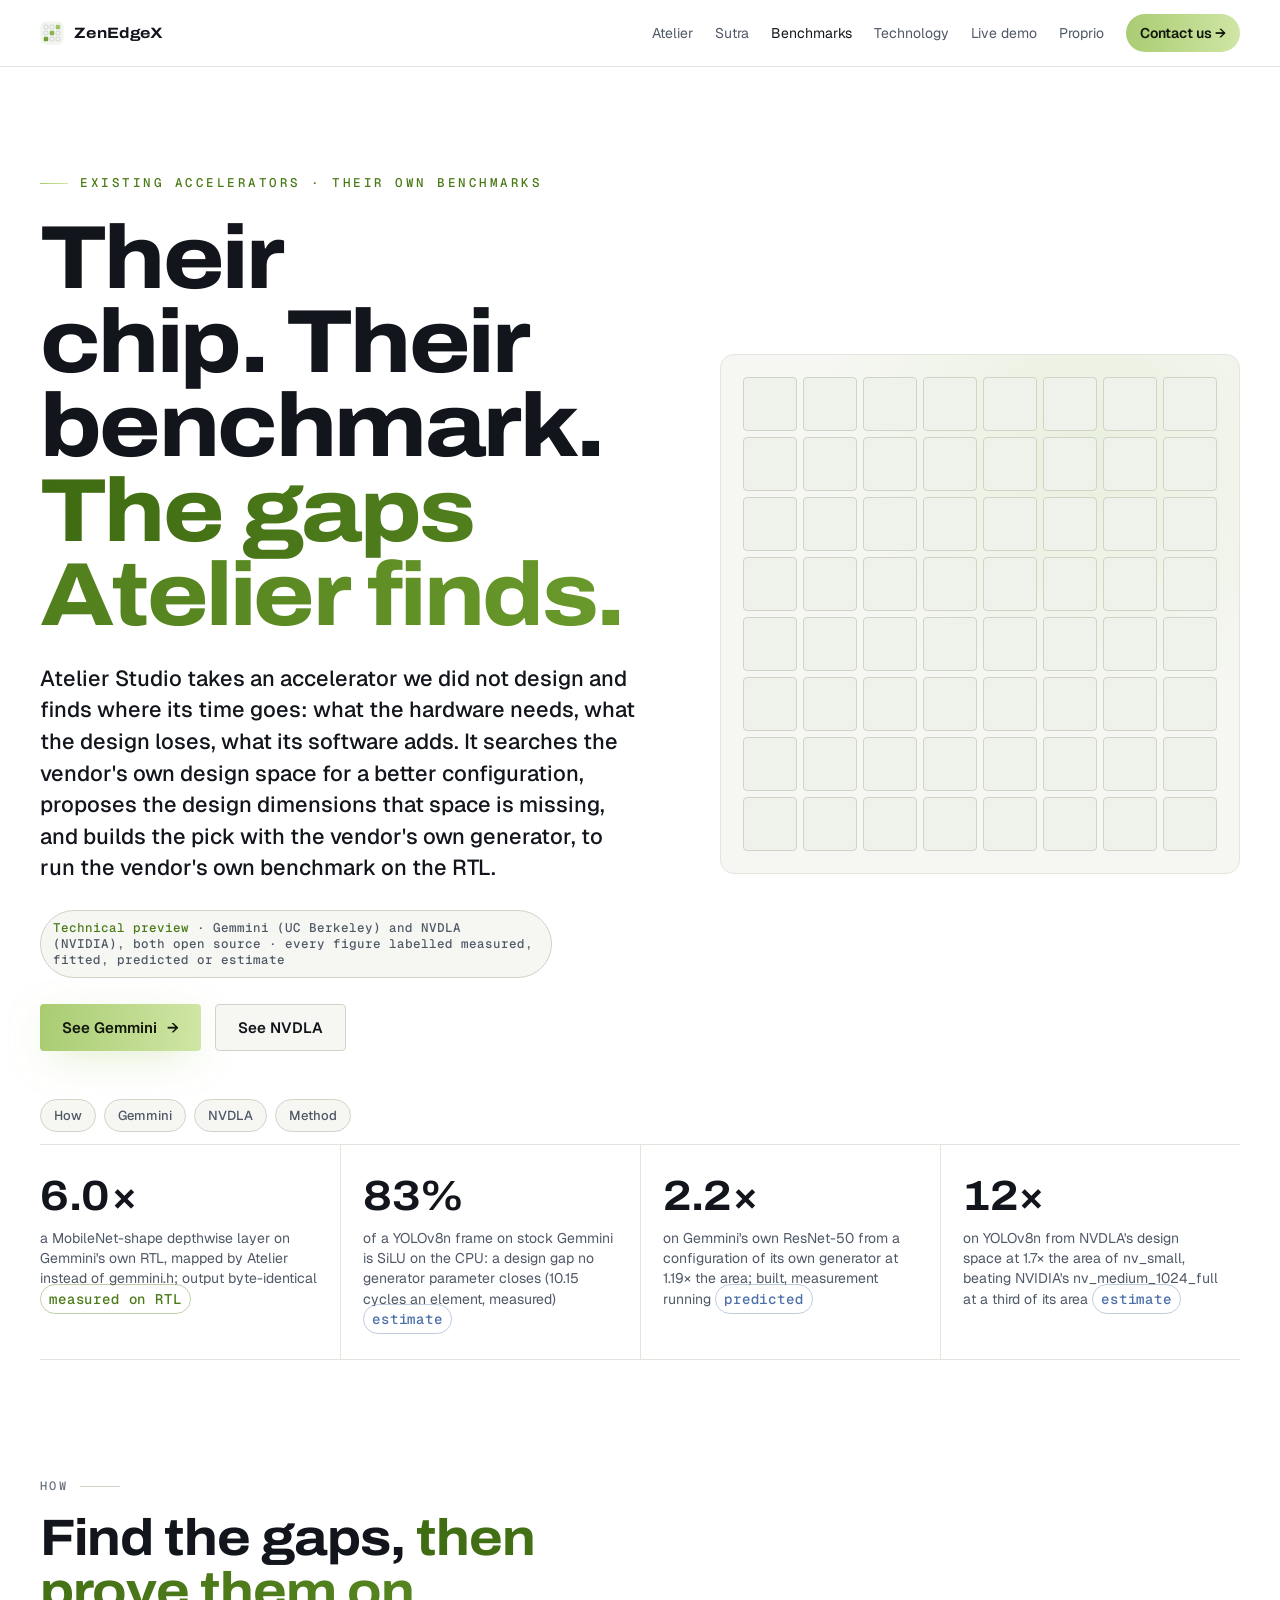
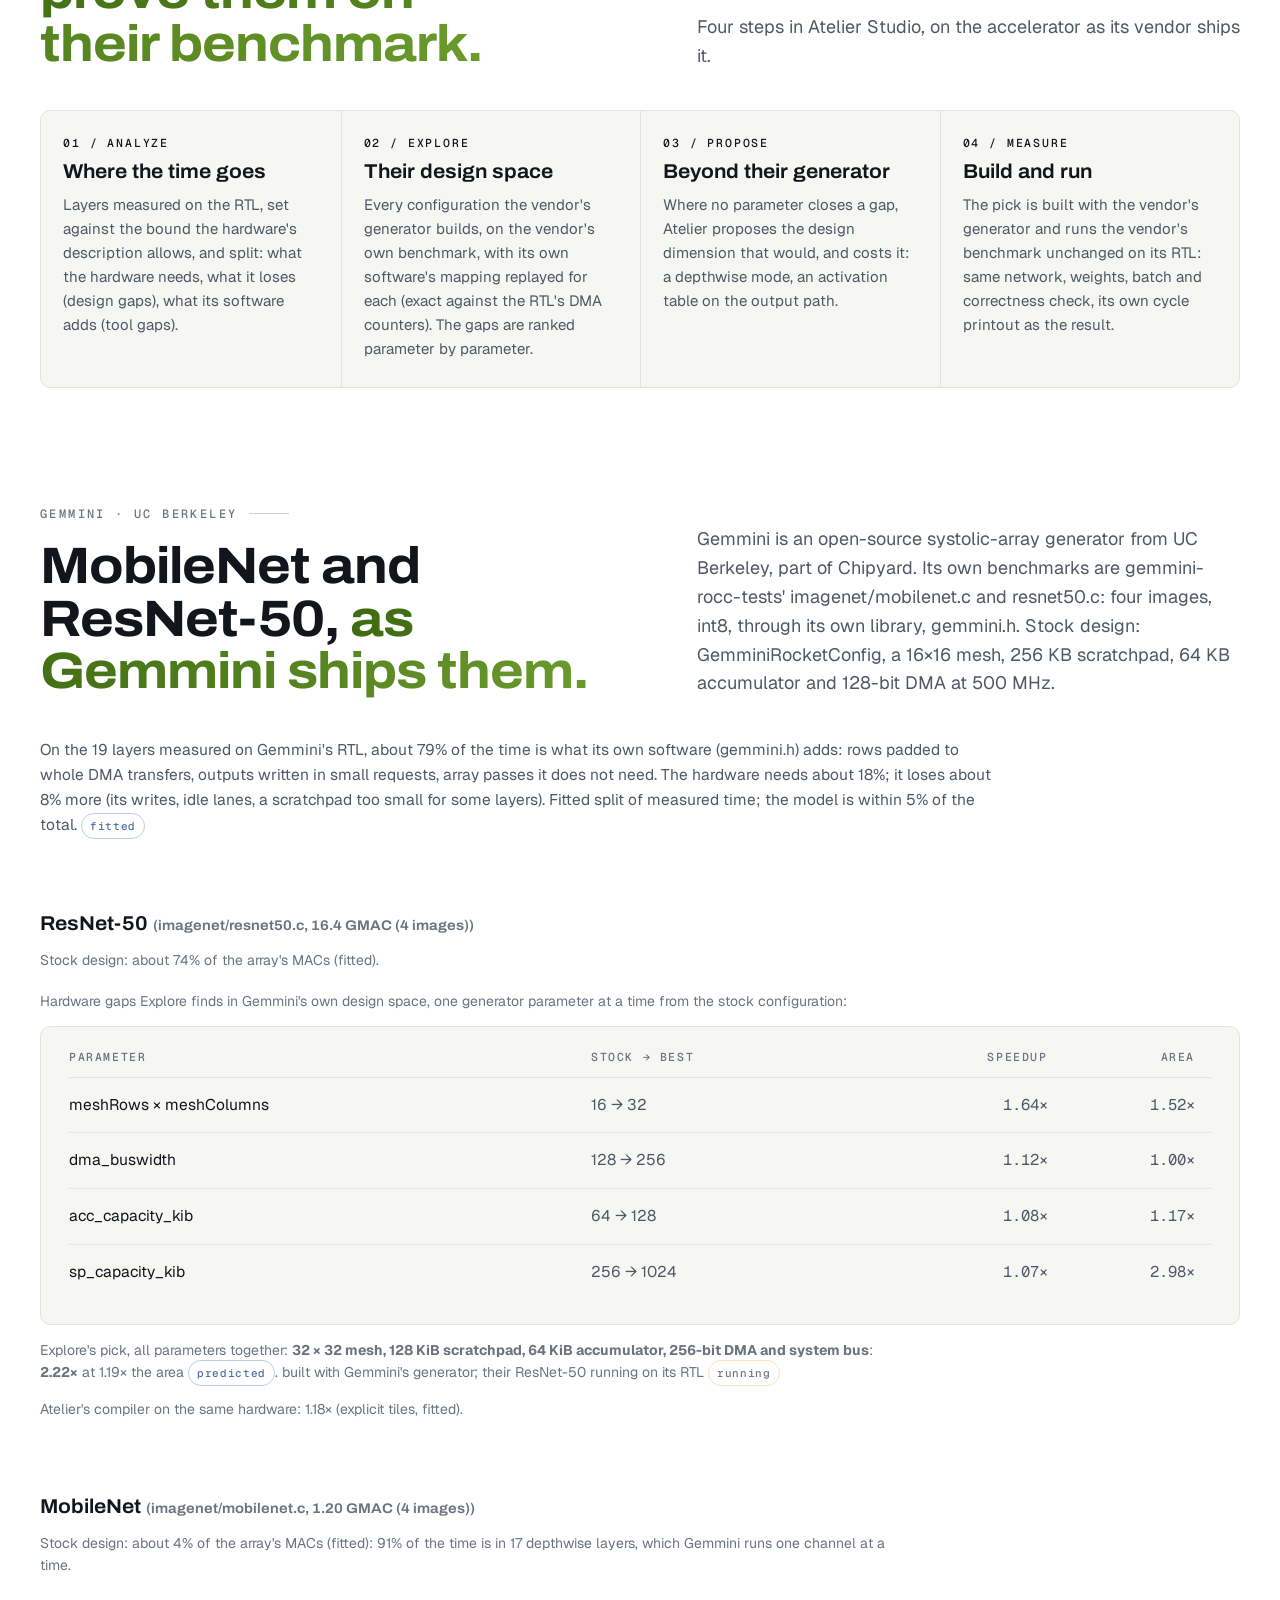
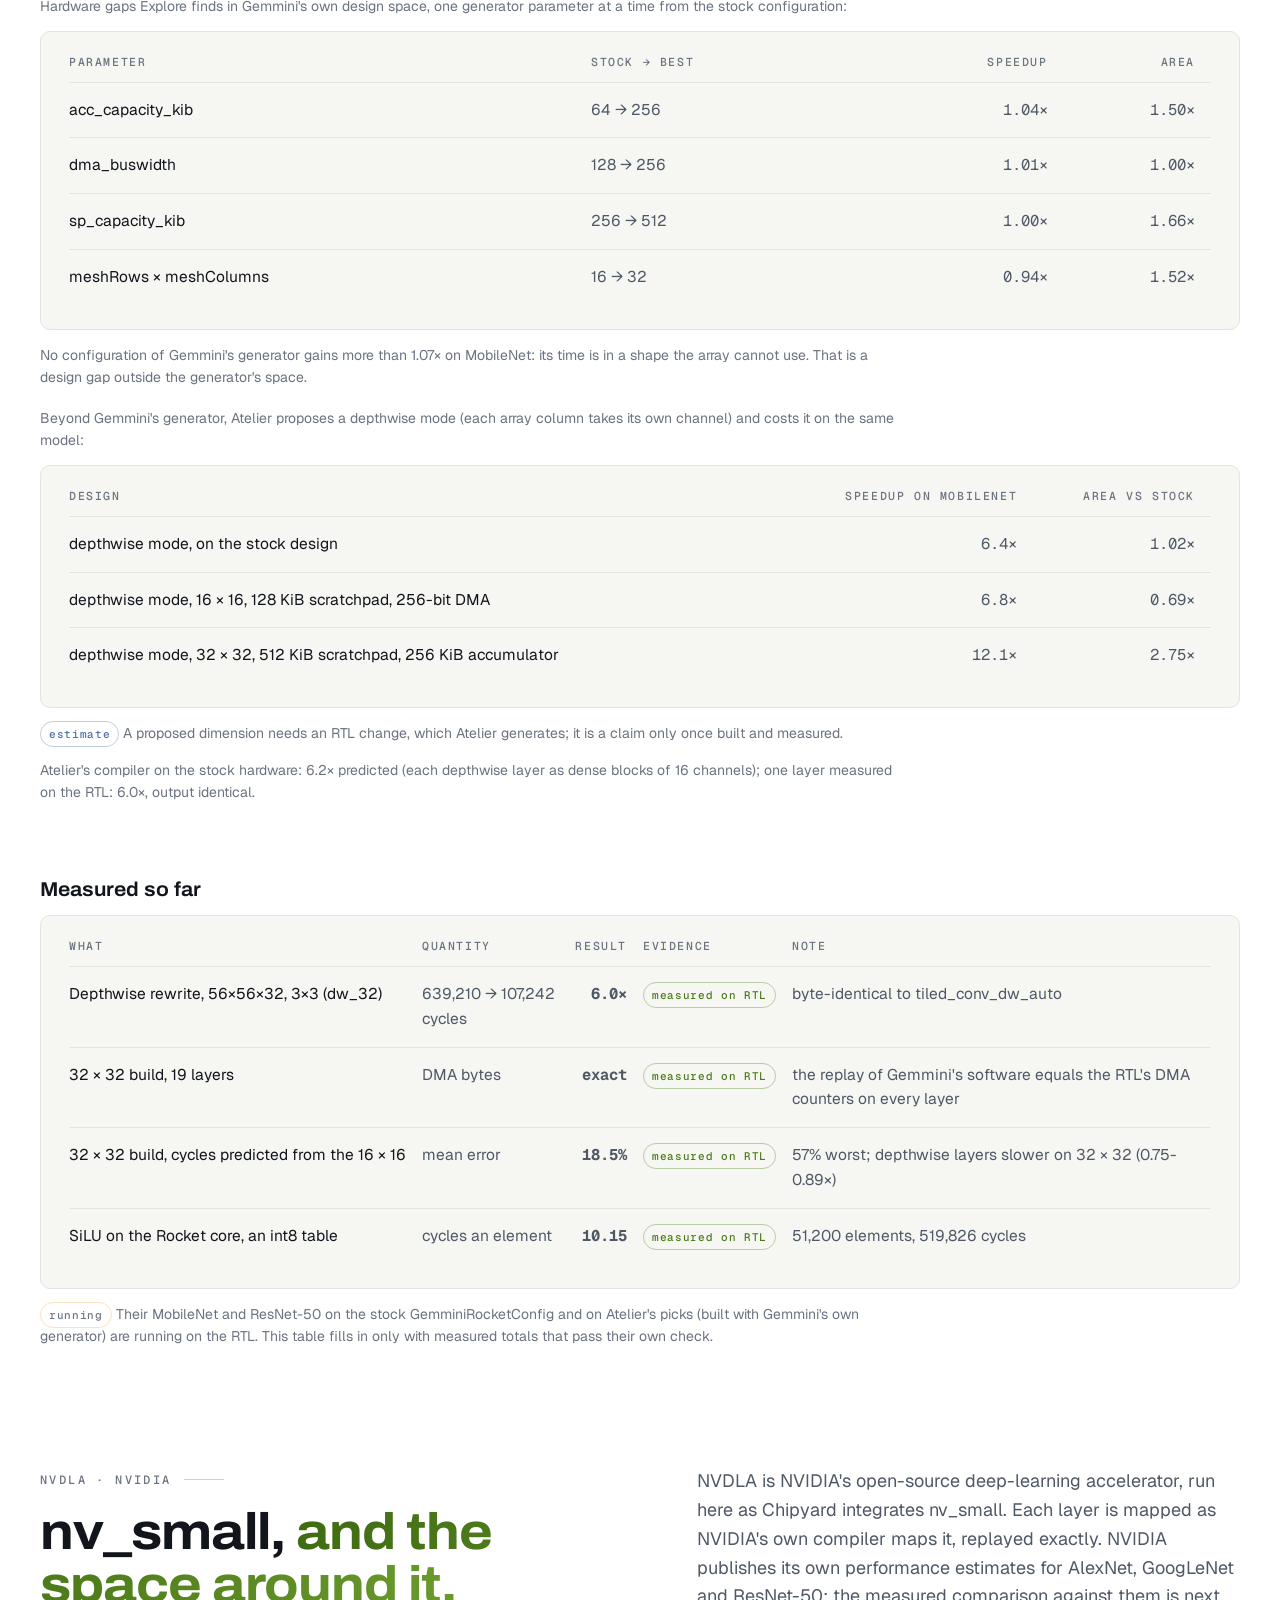
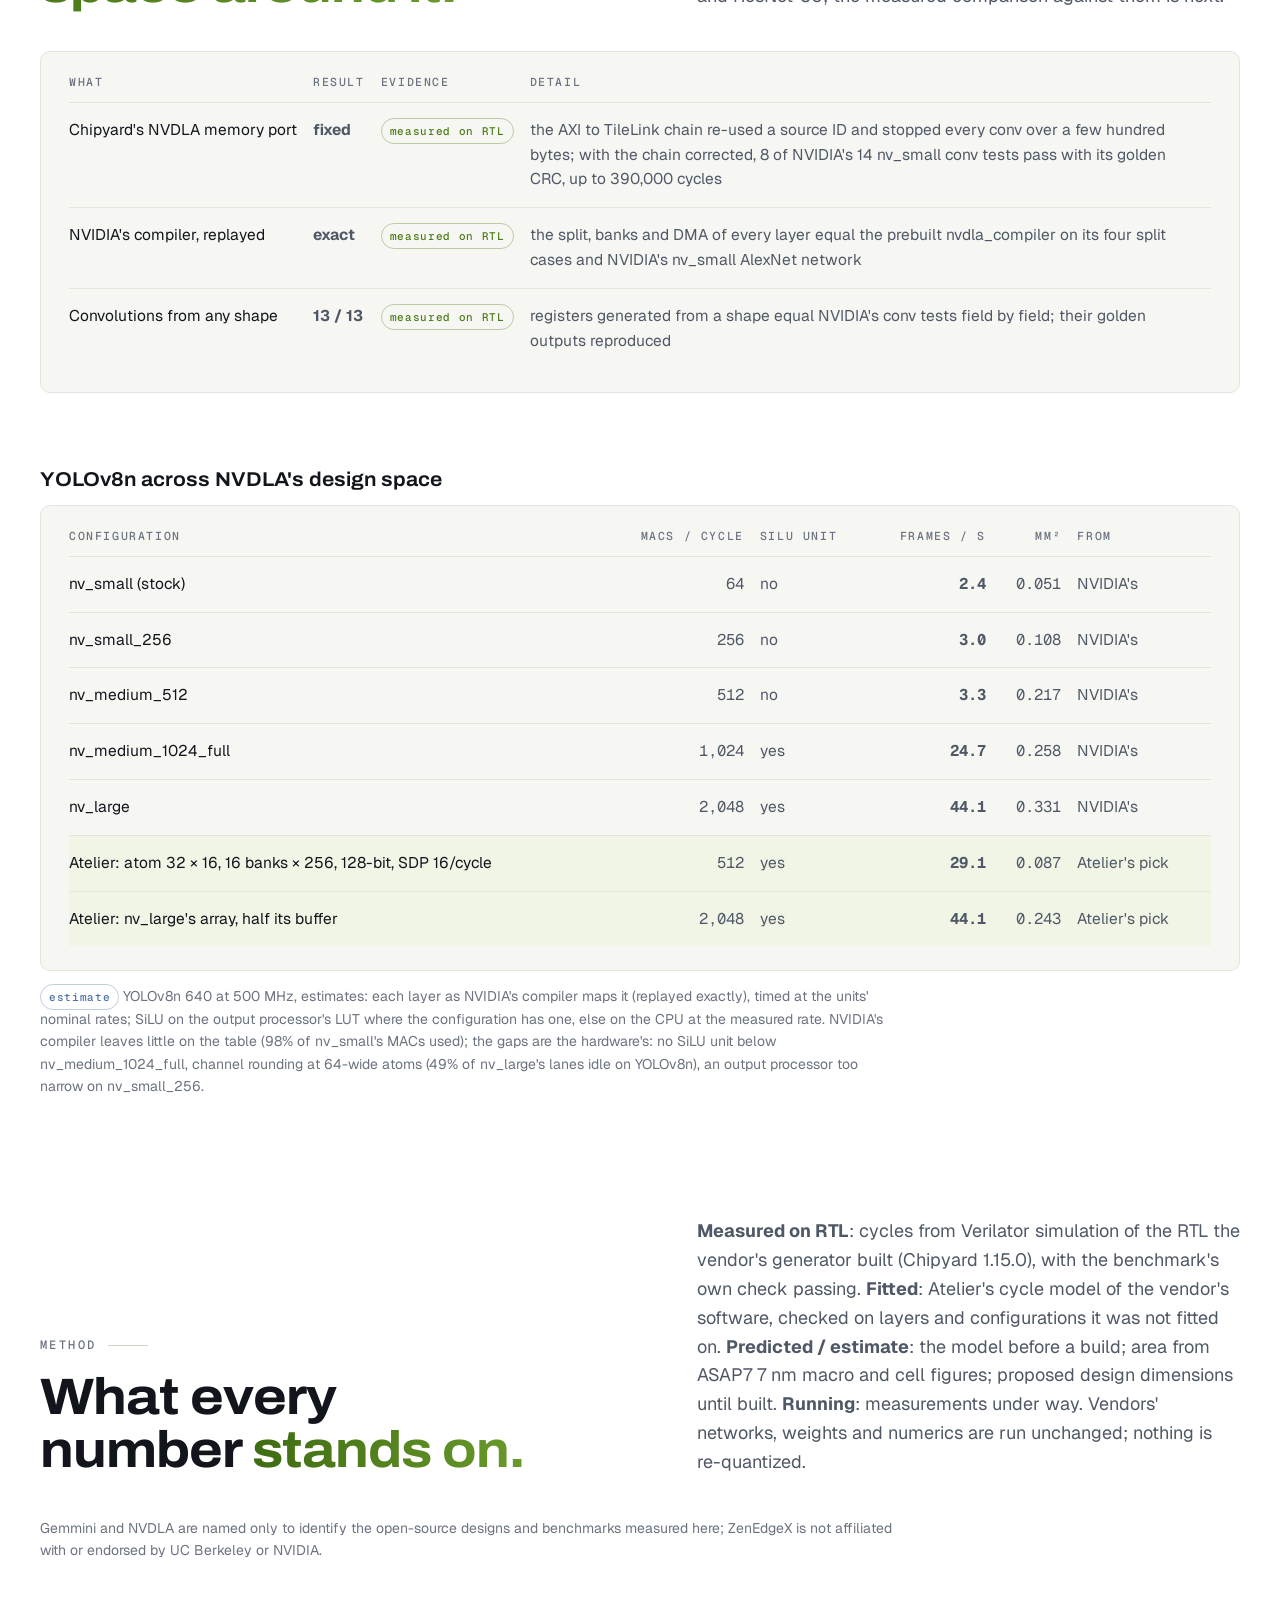
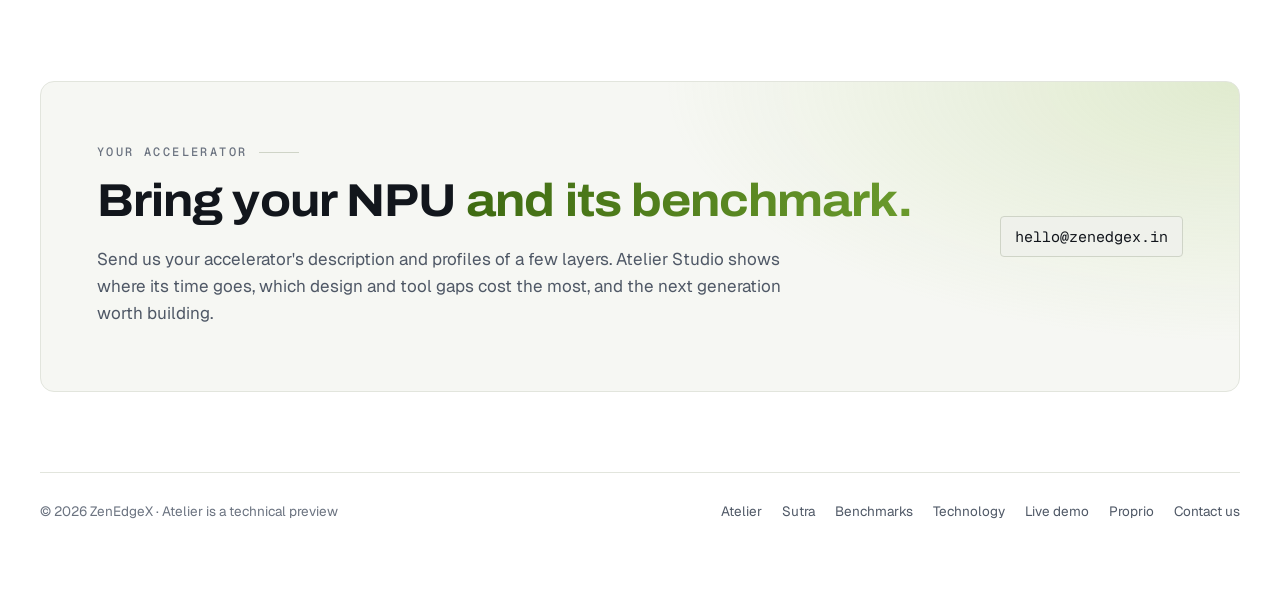
==== commit b345cd5f: "Proprio: exact inference for robot policies. Measured single-robot certificates (SmolVLA 6.4x, pi0.5" ====
--- a/benchmarks/index.html
+++ b/benchmarks/index.html
@@ -170,7 +170,7 @@
 <header class="bar">
   <div class="wrap">
     <a class="mark" data-to="site" href="#"><svg viewBox="0 0 64 64" aria-hidden="true"><defs><linearGradient id="mkg" x1="10" y1="54" x2="54" y2="10" gradientUnits="userSpaceOnUse"><stop offset="0" stop-color="#6A9A2C"/><stop offset="1" stop-color="#A9CC72"/></linearGradient></defs><rect x="1" y="1" width="62" height="62" rx="15" fill="#F3F5EF"/><rect x="10.9" y="10.9" width="10.2" height="10.2" rx="2" fill="none" stroke="#C3C9D1" stroke-width="1.8"/><rect x="26.9" y="10.9" width="10.2" height="10.2" rx="2" fill="none" stroke="#C3C9D1" stroke-width="1.8"/><rect x="42" y="10" width="12" height="12" rx="2.5" fill="url(#mkg)"/><rect x="10.9" y="26.9" width="10.2" height="10.2" rx="2" fill="none" stroke="#C3C9D1" stroke-width="1.8"/><rect x="26" y="26" width="12" height="12" rx="2.5" fill="url(#mkg)"/><rect x="42.9" y="26.9" width="10.2" height="10.2" rx="2" fill="none" stroke="#C3C9D1" stroke-width="1.8"/><rect x="10" y="42" width="12" height="12" rx="2.5" fill="url(#mkg)"/><rect x="26.9" y="42.9" width="10.2" height="10.2" rx="2" fill="none" stroke="#C3C9D1" stroke-width="1.8"/><rect x="42.9" y="42.9" width="10.2" height="10.2" rx="2" fill="none" stroke="#C3C9D1" stroke-width="1.8"/></svg>ZenEdgeX</a>
-    <nav aria-label="Main"><a data-to="home" href="#">Atelier</a><a data-to="ip" href="#">Sutra</a><a class="on" href="#top">Benchmarks</a><a data-to="tech" href="#">Technology</a><a data-to="demo" href="#">Live demo</a><a class="go" href="#contact">Contact us →</a></nav>
+    <nav aria-label="Main"><a data-to="home" href="#">Atelier</a><a data-to="ip" href="#">Sutra</a><a class="on" href="#top">Benchmarks</a><a data-to="tech" href="#">Technology</a><a data-to="demo" href="#">Live demo</a><a data-to="proprio" href="#">Proprio</a><a class="go" href="#contact">Contact us →</a></nav>
   </div>
 </header>
 
@@ -258,13 +258,13 @@
 
   <footer>
     <span>© 2026 ZenEdgeX · Atelier is a technical preview</span>
-    <nav aria-label="Footer"><a data-to="home" href="#">Atelier</a><a data-to="ip" href="#">Sutra</a><a href="#top">Benchmarks</a><a data-to="tech" href="#">Technology</a><a data-to="demo" href="#">Live demo</a><a href="#contact">Contact us</a></nav>
+    <nav aria-label="Footer"><a data-to="home" href="#">Atelier</a><a data-to="ip" href="#">Sutra</a><a href="#top">Benchmarks</a><a data-to="tech" href="#">Technology</a><a data-to="demo" href="#">Live demo</a><a data-to="proprio" href="#">Proprio</a><a href="#contact">Contact us</a></nav>
   </footer>
 </div>
 
 <script>
 (() => {
-  const LINKS = { site: '../', ip: '../ip/', bench: '../benchmarks/', home: '../engine/', tech: '../technology/', demo: '../demo/' };
+  const LINKS = { site: '../', ip: '../ip/', bench: '../benchmarks/', home: '../engine/', tech: '../technology/', demo: '../demo/', proprio: '../proprio/' };
   document.querySelectorAll('[data-to]').forEach(a => { a.href = LINKS[a.dataset.to]; });
   const t = document.getElementById('tiles');
   for (let i = 0; i < 64; i++) { const el = document.createElement('i'); el.style.setProperty('--d', (i % 8) + Math.floor(i / 8)); t.appendChild(el); }
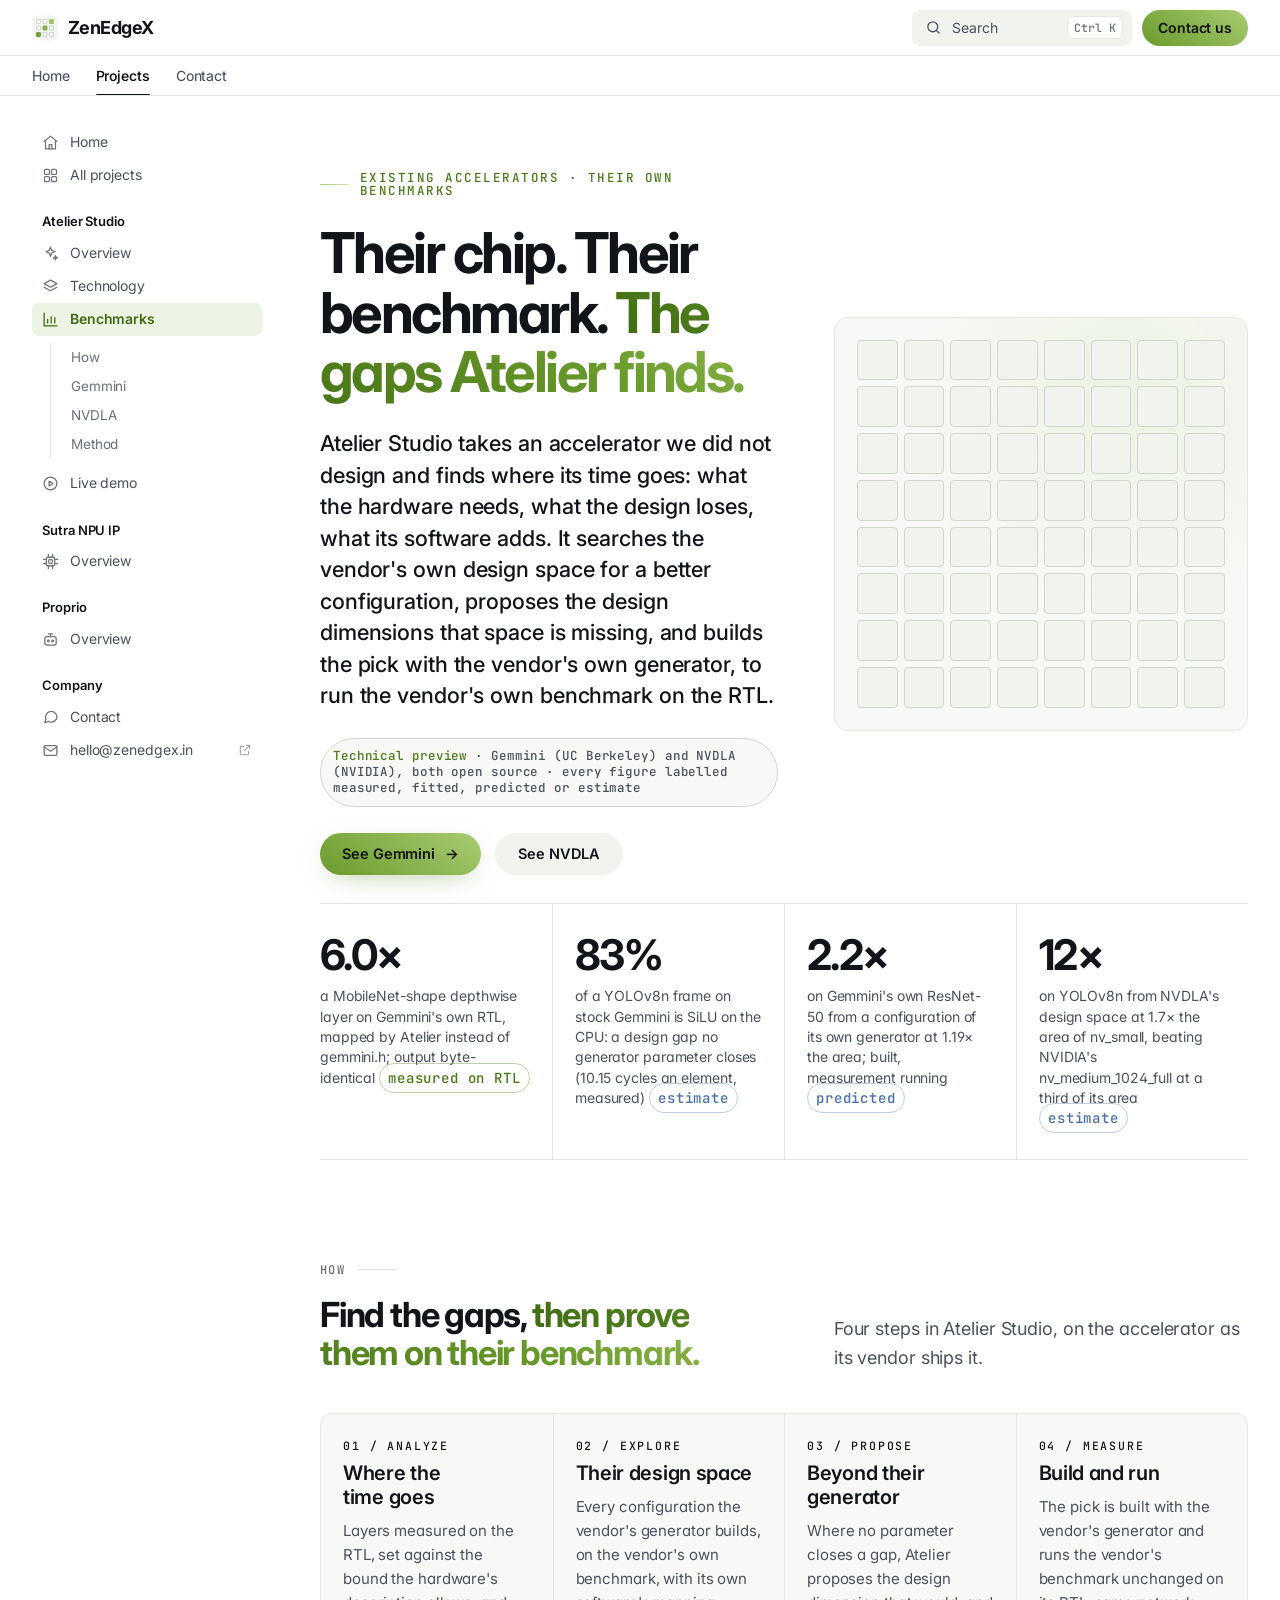
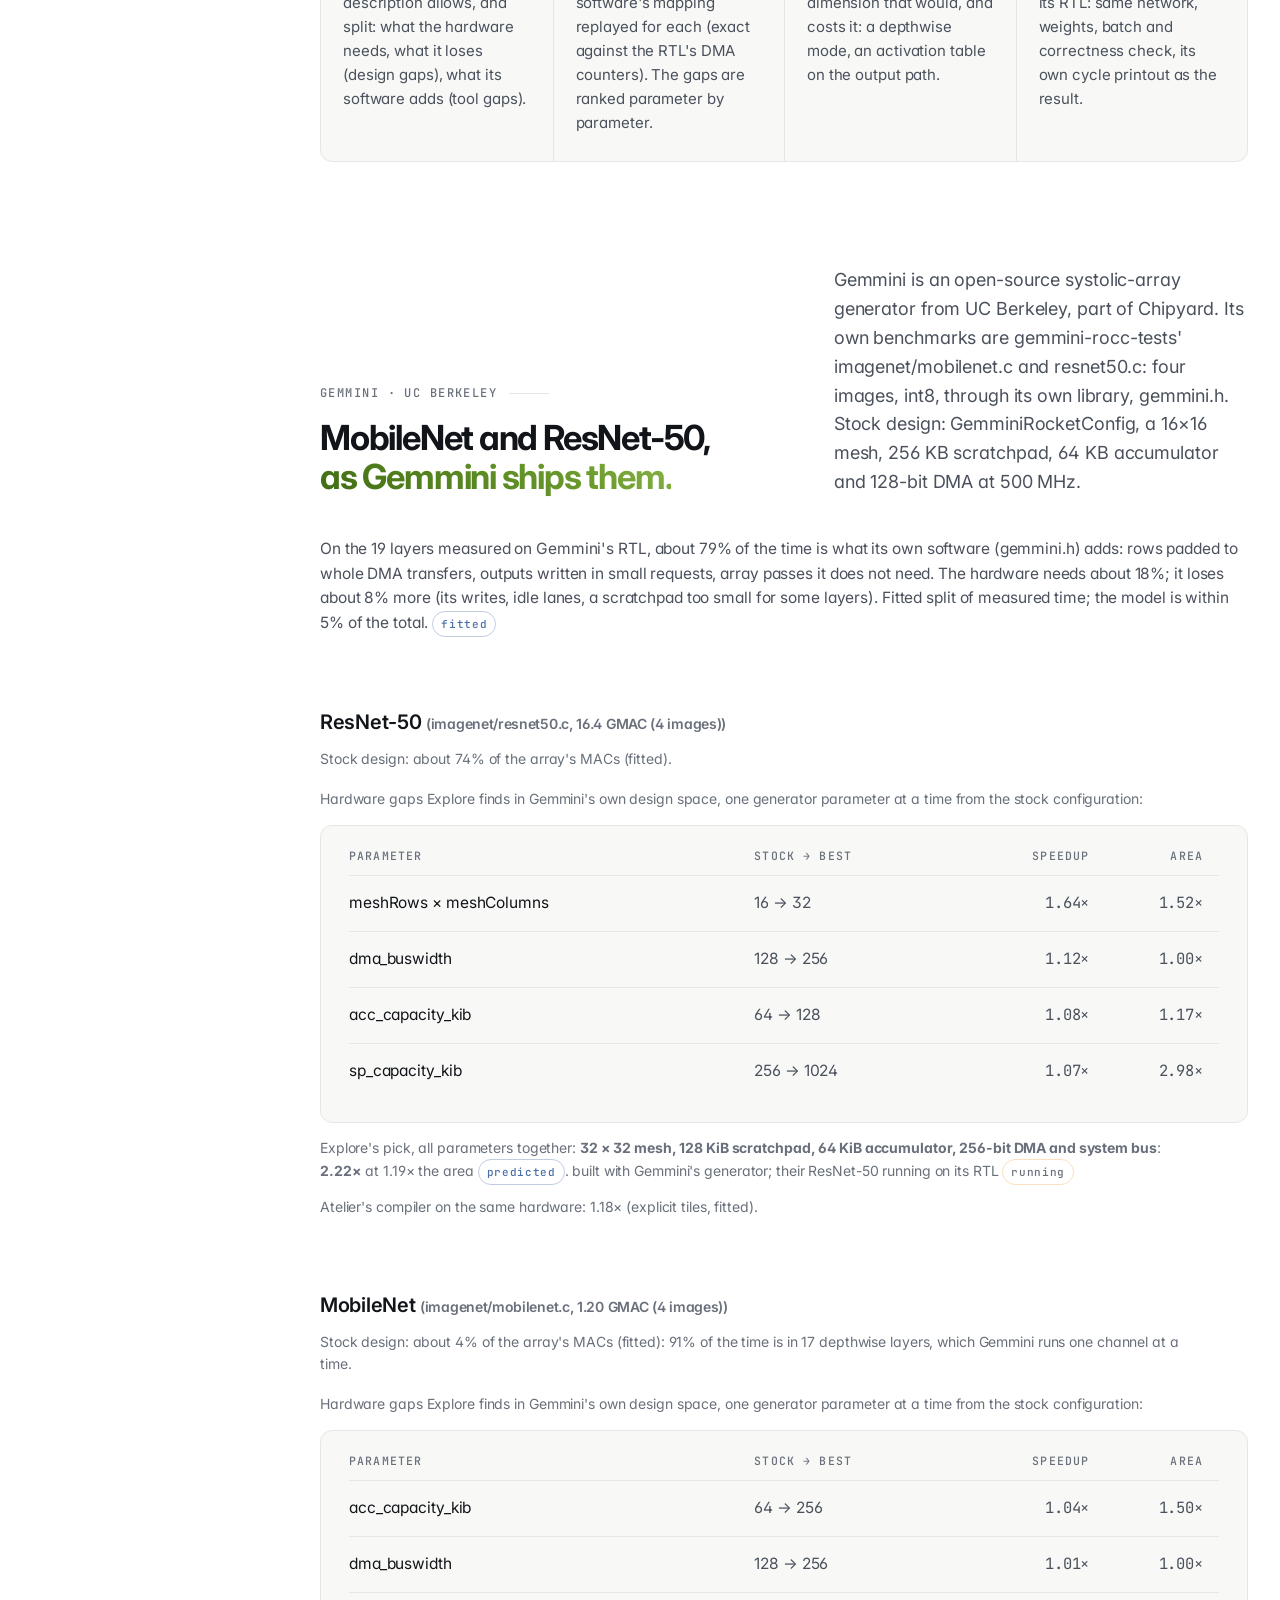
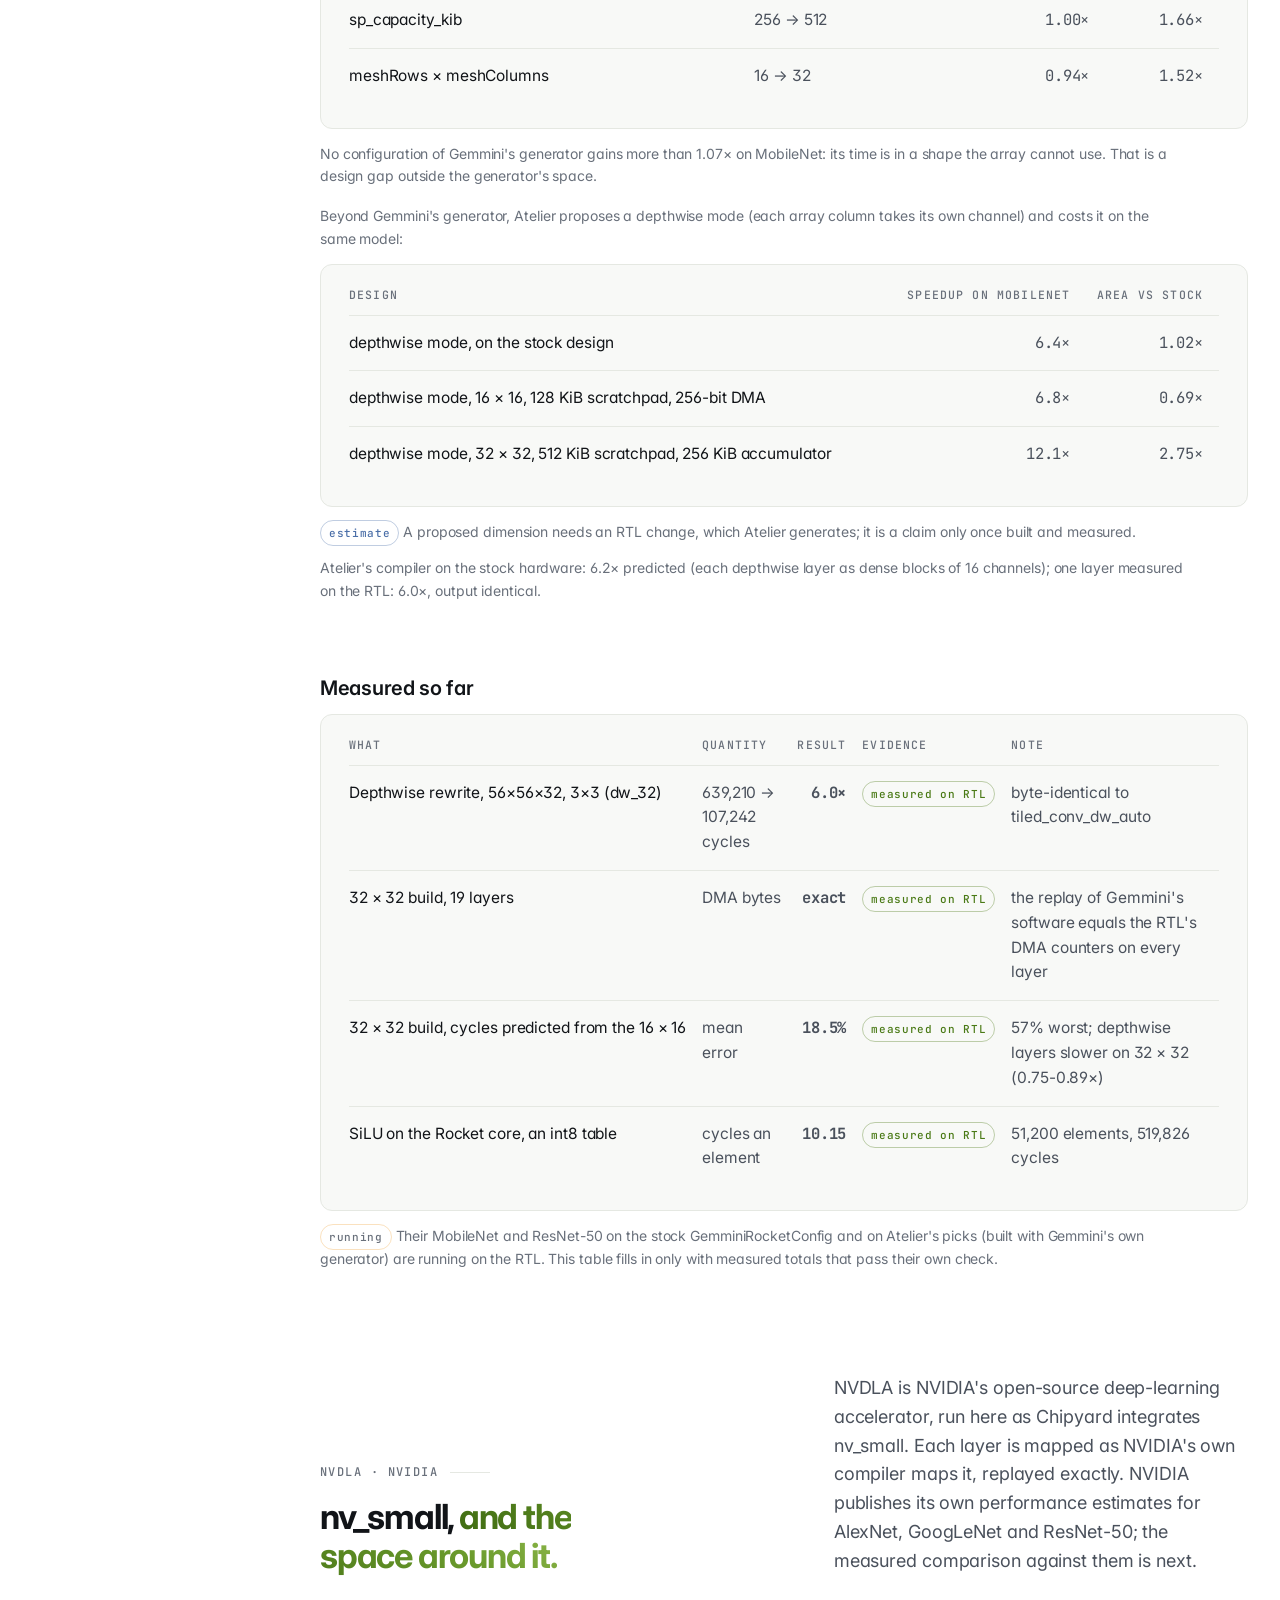
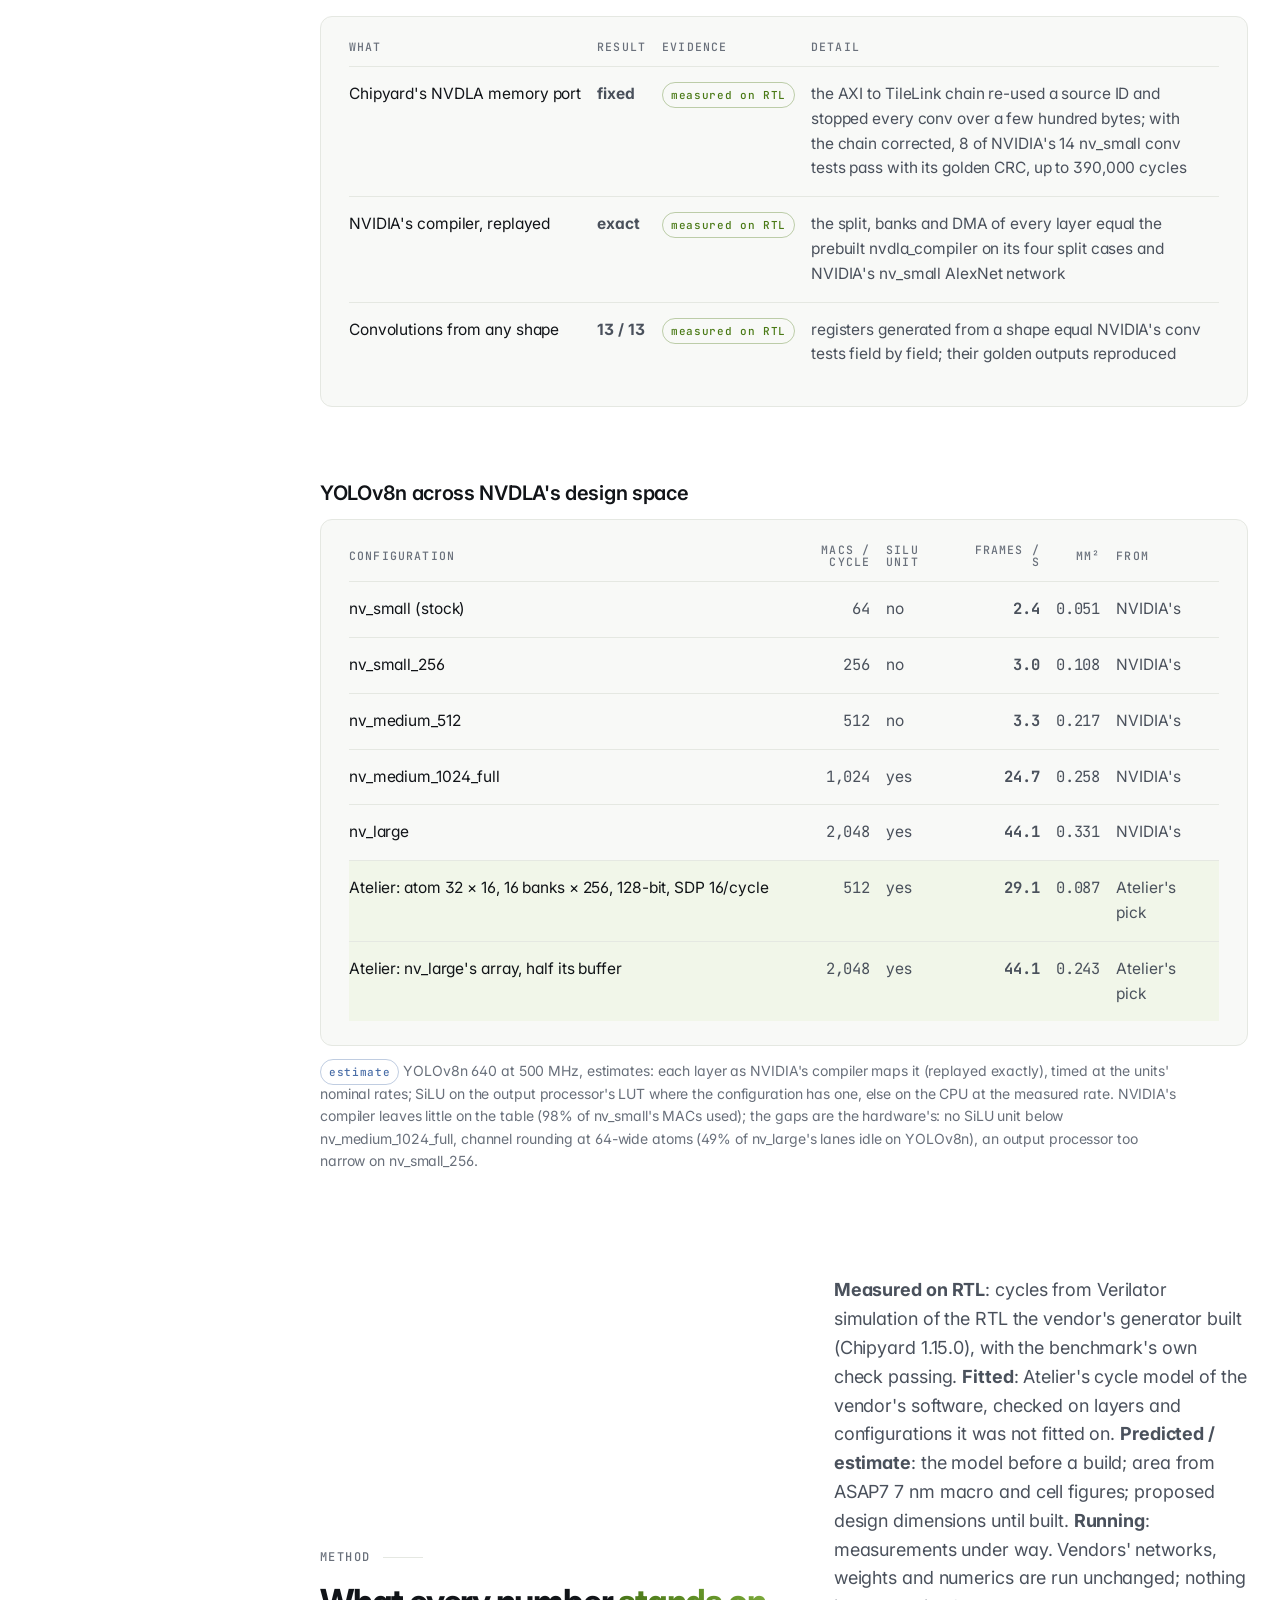
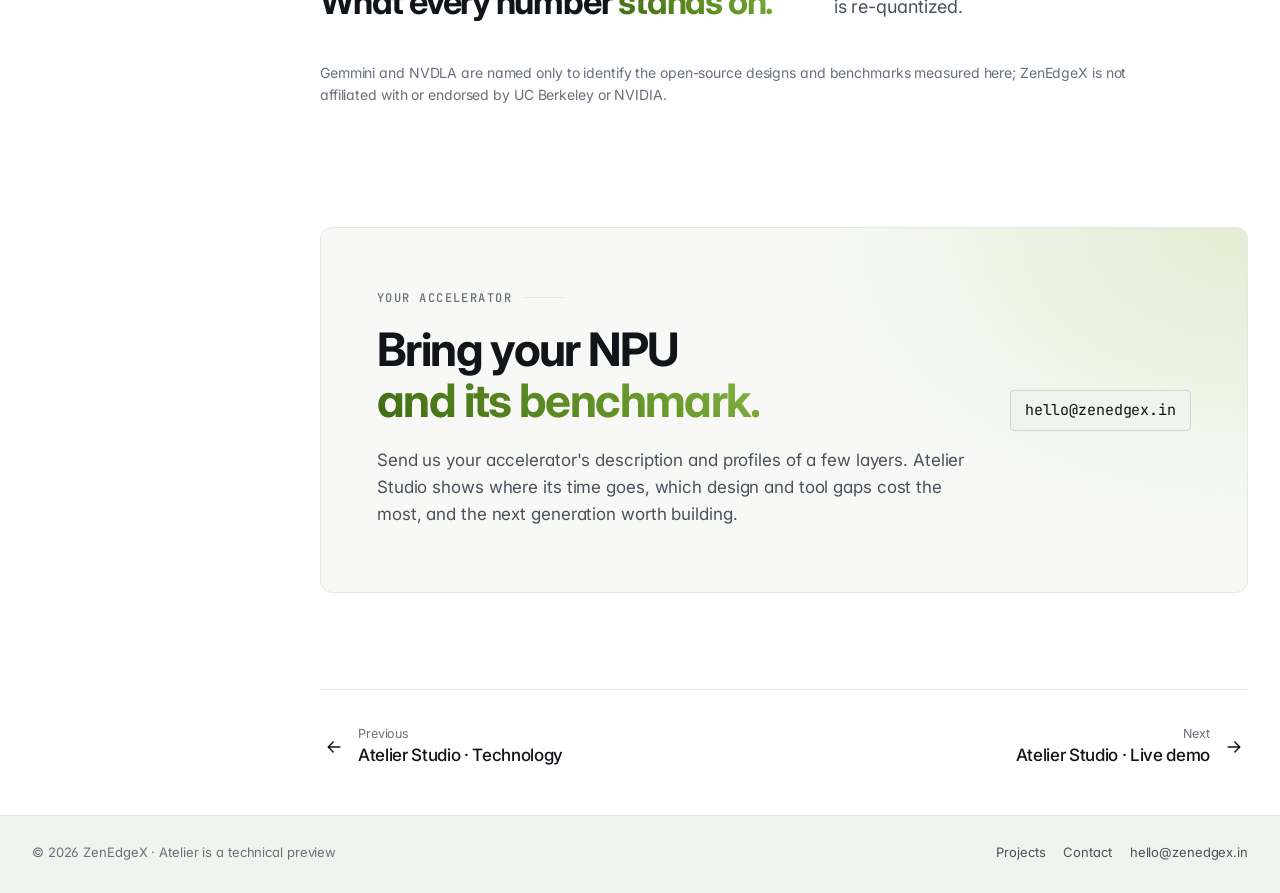
==== commit 2f0d563c: "Site redesign on a docs-style template: company home page with only the hero (an Aizawa attractor dr" ====
--- a/benchmarks/index.html
+++ b/benchmarks/index.html
@@ -24,7 +24,7 @@
 <title>Atelier on their benchmarks: Gemmini and NVDLA</title>
 <link rel="preconnect" href="https://fonts.googleapis.com">
 <link rel="preconnect" href="https://fonts.gstatic.com" crossorigin>
-<link rel="stylesheet" href="https://fonts.googleapis.com/css2?family=Archivo:wdth,wght@100..125,400..800&family=Geist:wght@300..600&family=Geist+Mono:wght@400;500&display=swap">
+<link rel="stylesheet" href="https://fonts.googleapis.com/css2?family=Inter:wght@300..800&family=JetBrains+Mono:wght@400;500;600&display=swap">
 <style>
 /* Sutra IP page: the same dark world as the rest of the site (lime accent). Hero,
    what it is, the block diagram, features, how it scales, verified evidence, what is delivered,
@@ -34,9 +34,9 @@
   --line: #E2E5DD; --line-2: #CFD4C7;
   --text: #12161C; --muted: #4F5866; --faint: #6B7380;
   --leaf: #A9CC72; --lime: #D0E6A5; --green: #4A7A16; --green-deep: #3F6B12; --green-2: #6A9A2C; --ok: #7FC8A9;
-  --display: 'Archivo', 'Arial Black', Arial, sans-serif;
-  --body: 'Geist', 'Helvetica Neue', Arial, sans-serif;
-  --mono: 'Geist Mono', 'SFMono-Regular', Menlo, monospace;
+  --display: 'Inter', 'Arial Black', Arial, sans-serif;
+  --body: 'Inter', 'Helvetica Neue', Arial, sans-serif;
+  --mono: 'JetBrains Mono', 'SFMono-Regular', Menlo, monospace;
   --ease: cubic-bezier(.2, .7, .2, 1);
   color-scheme: light;
 }
@@ -165,14 +165,46 @@
 .tag.r { color: var(--amber); border-color: rgba(244,188,114,.45) }
 tr.ours td { background: rgba(208,230,165,.18) }
 </style>
+<link rel="stylesheet" href="../assets/zx.css">
 </head>
 <body>
-<header class="bar">
-  <div class="wrap">
-    <a class="mark" data-to="site" href="#"><svg viewBox="0 0 64 64" aria-hidden="true"><defs><linearGradient id="mkg" x1="10" y1="54" x2="54" y2="10" gradientUnits="userSpaceOnUse"><stop offset="0" stop-color="#6A9A2C"/><stop offset="1" stop-color="#A9CC72"/></linearGradient></defs><rect x="1" y="1" width="62" height="62" rx="15" fill="#F3F5EF"/><rect x="10.9" y="10.9" width="10.2" height="10.2" rx="2" fill="none" stroke="#C3C9D1" stroke-width="1.8"/><rect x="26.9" y="10.9" width="10.2" height="10.2" rx="2" fill="none" stroke="#C3C9D1" stroke-width="1.8"/><rect x="42" y="10" width="12" height="12" rx="2.5" fill="url(#mkg)"/><rect x="10.9" y="26.9" width="10.2" height="10.2" rx="2" fill="none" stroke="#C3C9D1" stroke-width="1.8"/><rect x="26" y="26" width="12" height="12" rx="2.5" fill="url(#mkg)"/><rect x="42.9" y="26.9" width="10.2" height="10.2" rx="2" fill="none" stroke="#C3C9D1" stroke-width="1.8"/><rect x="10" y="42" width="12" height="12" rx="2.5" fill="url(#mkg)"/><rect x="26.9" y="42.9" width="10.2" height="10.2" rx="2" fill="none" stroke="#C3C9D1" stroke-width="1.8"/><rect x="42.9" y="42.9" width="10.2" height="10.2" rx="2" fill="none" stroke="#C3C9D1" stroke-width="1.8"/></svg>ZenEdgeX</a>
-    <nav aria-label="Main"><a data-to="home" href="#">Atelier</a><a data-to="ip" href="#">Sutra</a><a class="on" href="#top">Benchmarks</a><a data-to="tech" href="#">Technology</a><a data-to="demo" href="#">Live demo</a><a data-to="proprio" href="#">Proprio</a><a class="go" href="#contact">Contact us →</a></nav>
+<!--zx:header-->
+<header class="zx-header">
+  <div class="zx-header__row">
+    <button class="zx-icon-btn zx-menu" type="button" aria-label="Open navigation" aria-controls="zx-side" aria-expanded="false"><svg viewBox="0 0 24 24" fill="none" stroke="currentColor" stroke-width="1.8" stroke-linecap="round" stroke-linejoin="round" aria-hidden="true"><path d="M4 7h16M4 12h16M4 17h16"/></svg></button>
+    <a class="zx-logo" href="../"><svg width="26" height="26" viewBox="0 0 64 64" aria-hidden="true"><defs><linearGradient id="mkg" x1="10" y1="54" x2="54" y2="10" gradientUnits="userSpaceOnUse"><stop offset="0" stop-color="#6A9A2C"/><stop offset="1" stop-color="#A9CC72"/></linearGradient></defs><rect x="1" y="1" width="62" height="62" rx="15" fill="#F3F5EF"/><rect x="10.9" y="10.9" width="10.2" height="10.2" rx="2" fill="none" stroke="#C3C9D1" stroke-width="1.8"/><rect x="26.9" y="10.9" width="10.2" height="10.2" rx="2" fill="none" stroke="#C3C9D1" stroke-width="1.8"/><rect x="42" y="10" width="12" height="12" rx="2.5" fill="url(#mkg)"/><rect x="10.9" y="26.9" width="10.2" height="10.2" rx="2" fill="none" stroke="#C3C9D1" stroke-width="1.8"/><rect x="26" y="26" width="12" height="12" rx="2.5" fill="url(#mkg)"/><rect x="42.9" y="26.9" width="10.2" height="10.2" rx="2" fill="none" stroke="#C3C9D1" stroke-width="1.8"/><rect x="10" y="42" width="12" height="12" rx="2.5" fill="url(#mkg)"/><rect x="26.9" y="42.9" width="10.2" height="10.2" rx="2" fill="none" stroke="#C3C9D1" stroke-width="1.8"/><rect x="42.9" y="42.9" width="10.2" height="10.2" rx="2" fill="none" stroke="#C3C9D1" stroke-width="1.8"/></svg><span>ZenEdgeX</span></a>
+    <div class="zx-header__end">
+      <button class="zx-search-btn" type="button" data-zx-search aria-label="Search"><svg viewBox="0 0 24 24" fill="none" stroke="currentColor" stroke-width="1.8" stroke-linecap="round" stroke-linejoin="round" aria-hidden="true"><circle cx="11" cy="11" r="7"/><path d="m20 20-3.5-3.5"/></svg><span>Search</span><kbd>⌘K</kbd></button>
+      <a class="zx-pill" href="../contact/">Contact us</a>
+    </div>
   </div>
 </header>
+<nav class="zx-tabs" aria-label="Main"><div class="zx-tabs__in"><a href="../">Home</a><a href="../projects/" aria-current="page">Projects</a><a href="../contact/">Contact</a></div></nav>
+<!--/zx:header-->
+<div class="zx-shell">
+<!--zx:side-->
+<aside class="zx-side" id="zx-side" aria-label="Site">
+  <div class="zx-side__head"><a class="zx-logo" href="../"><svg width="26" height="26" viewBox="0 0 64 64" aria-hidden="true"><defs><linearGradient id="mkg-side" x1="10" y1="54" x2="54" y2="10" gradientUnits="userSpaceOnUse"><stop offset="0" stop-color="#6A9A2C"/><stop offset="1" stop-color="#A9CC72"/></linearGradient></defs><rect x="1" y="1" width="62" height="62" rx="15" fill="#F3F5EF"/><rect x="10.9" y="10.9" width="10.2" height="10.2" rx="2" fill="none" stroke="#C3C9D1" stroke-width="1.8"/><rect x="26.9" y="10.9" width="10.2" height="10.2" rx="2" fill="none" stroke="#C3C9D1" stroke-width="1.8"/><rect x="42" y="10" width="12" height="12" rx="2.5" fill="url(#mkg-side)"/><rect x="10.9" y="26.9" width="10.2" height="10.2" rx="2" fill="none" stroke="#C3C9D1" stroke-width="1.8"/><rect x="26" y="26" width="12" height="12" rx="2.5" fill="url(#mkg-side)"/><rect x="42.9" y="26.9" width="10.2" height="10.2" rx="2" fill="none" stroke="#C3C9D1" stroke-width="1.8"/><rect x="10" y="42" width="12" height="12" rx="2.5" fill="url(#mkg-side)"/><rect x="26.9" y="42.9" width="10.2" height="10.2" rx="2" fill="none" stroke="#C3C9D1" stroke-width="1.8"/><rect x="42.9" y="42.9" width="10.2" height="10.2" rx="2" fill="none" stroke="#C3C9D1" stroke-width="1.8"/></svg><span>ZenEdgeX</span></a></div>
+  <nav class="zx-nav" aria-label="Pages">
+    <a class="zx-nav__link" href="../" data-zx-page="Home"><svg viewBox="0 0 24 24" fill="none" stroke="currentColor" stroke-width="1.8" stroke-linecap="round" stroke-linejoin="round" aria-hidden="true"><path d="M3 10.5 12 3l9 7.5"/><path d="M5 9.5V21h14V9.5"/><path d="M10 21v-6h4v6"/></svg><span>Home</span></a>
+    <a class="zx-nav__link" href="../projects/" data-zx-page="Projects"><svg viewBox="0 0 24 24" fill="none" stroke="currentColor" stroke-width="1.8" stroke-linecap="round" stroke-linejoin="round" aria-hidden="true"><rect x="3.5" y="3.5" width="7" height="7" rx="1.5"/><rect x="13.5" y="3.5" width="7" height="7" rx="1.5"/><rect x="3.5" y="13.5" width="7" height="7" rx="1.5"/><rect x="13.5" y="13.5" width="7" height="7" rx="1.5"/></svg><span>All projects</span></a>
+    <p class="zx-nav__group">Atelier Studio</p>
+    <a class="zx-nav__link" href="../engine/" data-zx-page="Atelier Studio"><svg viewBox="0 0 24 24" fill="none" stroke="currentColor" stroke-width="1.8" stroke-linecap="round" stroke-linejoin="round" aria-hidden="true"><path d="M12 3l1.8 4.7 4.7 1.8-4.7 1.8L12 16l-1.8-4.7-4.7-1.8 4.7-1.8z"/><path d="M19 15l.8 2.2 2.2.8-2.2.8L19 21l-.8-2.2-2.2-.8 2.2-.8z"/></svg><span>Overview</span></a>
+    <a class="zx-nav__link" href="../technology/" data-zx-page="Atelier Studio · Technology"><svg viewBox="0 0 24 24" fill="none" stroke="currentColor" stroke-width="1.8" stroke-linecap="round" stroke-linejoin="round" aria-hidden="true"><path d="m12 3 9 5-9 5-9-5z"/><path d="m3 13 9 5 9-5"/></svg><span>Technology</span></a>
+    <a class="zx-nav__link" href="../benchmarks/" data-zx-page="Atelier Studio · Benchmarks" aria-current="page"><svg viewBox="0 0 24 24" fill="none" stroke="currentColor" stroke-width="1.8" stroke-linecap="round" stroke-linejoin="round" aria-hidden="true"><path d="M3 3v18h18"/><path d="M8 17v-5M13 17V8M18 17V9"/></svg><span>Benchmarks</span></a>
+    <a class="zx-nav__link" href="../demo/" data-zx-page="Atelier Studio · Live demo"><svg viewBox="0 0 24 24" fill="none" stroke="currentColor" stroke-width="1.8" stroke-linecap="round" stroke-linejoin="round" aria-hidden="true"><circle cx="12" cy="12" r="9"/><path d="m10 8.5 5.5 3.5-5.5 3.5z"/></svg><span>Live demo</span></a>
+    <p class="zx-nav__group">Sutra NPU IP</p>
+    <a class="zx-nav__link" href="../ip/" data-zx-page="Sutra NPU IP"><svg viewBox="0 0 24 24" fill="none" stroke="currentColor" stroke-width="1.8" stroke-linecap="round" stroke-linejoin="round" aria-hidden="true"><rect x="6" y="6" width="12" height="12" rx="2"/><rect x="9.5" y="9.5" width="5" height="5" rx="1"/><path d="M9 2v3M15 2v3M9 19v3M15 19v3M2 9h3M2 15h3M19 9h3M19 15h3"/></svg><span>Overview</span></a>
+    <p class="zx-nav__group">Proprio</p>
+    <a class="zx-nav__link" href="../proprio/" data-zx-page="Proprio"><svg viewBox="0 0 24 24" fill="none" stroke="currentColor" stroke-width="1.8" stroke-linecap="round" stroke-linejoin="round" aria-hidden="true"><rect x="4" y="8" width="16" height="12" rx="3"/><path d="M12 8V4M9 4h6"/><circle cx="9" cy="14" r="1.2"/><circle cx="15" cy="14" r="1.2"/></svg><span>Overview</span></a>
+    <p class="zx-nav__group">Company</p>
+    <a class="zx-nav__link" href="../contact/" data-zx-page="Contact"><svg viewBox="0 0 24 24" fill="none" stroke="currentColor" stroke-width="1.8" stroke-linecap="round" stroke-linejoin="round" aria-hidden="true"><path d="M21 12a8 8 0 0 1-11.8 7L4 20.5l1.5-5A8 8 0 1 1 21 12z"/></svg><span>Contact</span></a>
+    <a class="zx-nav__link" href="mailto:hello@zenedgex.in"><svg viewBox="0 0 24 24" fill="none" stroke="currentColor" stroke-width="1.8" stroke-linecap="round" stroke-linejoin="round" aria-hidden="true"><rect x="3" y="5" width="18" height="14" rx="2"/><path d="m3 7 9 6 9-6"/></svg><span>hello@zenedgex.in</span><svg class="ext" viewBox="0 0 24 24" fill="none" stroke="currentColor" stroke-width="1.8" stroke-linecap="round" stroke-linejoin="round" aria-hidden="true"><path d="M14 4h6v6M20 4l-9 9M18 14v5a1 1 0 0 1-1 1H5a1 1 0 0 1-1-1V7a1 1 0 0 1 1-1h5"/></svg></a>
+  </nav>
+</aside>
+<!--/zx:side-->
+<div class="zx-scrim"></div>
+<main class="zx-main" id="zx-main">
 
 <div class="wrap" id="top">
   <div class="hero">
@@ -256,11 +288,19 @@
     <div class="mail"><code>hello@zenedgex.in</code></div>
   </div>
 
-  <footer>
+  <!--zx:pager-->
+<nav class="zx-pager" aria-label="Pages"><a class="prev" href="../technology/"><svg viewBox="0 0 24 24" fill="none" stroke="currentColor" stroke-width="1.8" stroke-linecap="round" stroke-linejoin="round" aria-hidden="true"><path d="M19 12H5M11 6l-6 6 6 6"/></svg><span><small>Previous</small><b>Atelier Studio · Technology</b></span></a><a class="next" href="../demo/"><span><small>Next</small><b>Atelier Studio · Live demo</b></span><svg viewBox="0 0 24 24" fill="none" stroke="currentColor" stroke-width="1.8" stroke-linecap="round" stroke-linejoin="round" aria-hidden="true"><path d="M5 12h14M13 6l6 6-6 6"/></svg></a></nav>
+<!--/zx:pager-->
+</div>
+
+</main>
+</div>
+<div class="zx-footer"><div class="zx-footer__in"><footer>
     <span>© 2026 ZenEdgeX · Atelier is a technical preview</span>
-    <nav aria-label="Footer"><a data-to="home" href="#">Atelier</a><a data-to="ip" href="#">Sutra</a><a href="#top">Benchmarks</a><a data-to="tech" href="#">Technology</a><a data-to="demo" href="#">Live demo</a><a data-to="proprio" href="#">Proprio</a><a href="#contact">Contact us</a></nav>
-  </footer>
-</div>
+    <!--zx:footnav-->
+<nav aria-label="Footer"><a href="../projects/">Projects</a><a href="../contact/">Contact</a><a href="mailto:hello@zenedgex.in">hello@zenedgex.in</a></nav>
+<!--/zx:footnav-->
+  </footer></div></div>
 
 <script>
 (() => {
@@ -271,5 +311,6 @@
 })();
 </script>
 
+<script src="../assets/zx.js" defer></script>
 </body>
 </html>
--- a/assets/zx.css
+++ b/assets/zx.css
@@ -0,0 +1,236 @@
+/* ZenEdgeX site shell: header, tabs, sidebar with the page's sections, search, pager, footer and the
+   home hero. Loaded after each page's own styles, so the tokens below restyle every page's components;
+   page-specific layout stays in each page. */
+:root {
+  --void: #FFFFFF; --paper: #FFFFFF;
+  --slab: #F8F9F7; --panel: #F8F9F7;
+  --slab-2: #F1F3EF; --panel-2: #F1F3EF;
+  --slab-3: #E8EBE5;
+  --line: #E5E8E2; --rule: #E5E8E2;
+  --line-2: #D2D7CE; --dim: #C3C9D1;
+  --text: #111418; --ink: #111418;
+  --muted: #4A515C; --ink-soft: #4A515C;
+  --faint: #69707B;
+  --leaf: #A9CC72; --lime: #D0E6A5; --green: #4A7A16; --green-deep: #3F6B12; --green-2: #6A9A2C;
+  --hl: #EEF5E0; --tint: #EEF4E3;
+  --display: 'Inter', 'Helvetica Neue', Arial, sans-serif;
+  --body: 'Inter', 'Helvetica Neue', Arial, sans-serif;
+  --mono: 'JetBrains Mono', 'SFMono-Regular', Menlo, monospace;
+  --night: #090B0A;
+  --zx-head: 56px;
+  --zx-pad: 32px;
+  color-scheme: light;
+}
+html { scroll-padding-top: calc(var(--zx-head) + 20px); background: var(--void) }
+body { padding: 0 !important; margin: 0; font-family: var(--body); font-feature-settings: "cv11", "ss01"; letter-spacing: -.006em; -webkit-font-smoothing: antialiased }
+body.zx-lock { overflow: hidden }
+
+/* ---------- type: Inter throughout, tight and bold like a docs system */
+h1, h2, h3 { font-family: var(--display); font-stretch: normal !important }
+.zx-main h1 { font-size: clamp(36px, 4.4vw, 58px); line-height: 1.06; font-weight: 700; letter-spacing: -.045em; max-width: 20ch }
+h2 { font-weight: 700; letter-spacing: -.035em; line-height: 1.12 }
+.zx-main h2 { font-size: clamp(26px, 2.7vw, 38px) }
+h3 { font-weight: 600; letter-spacing: -.015em }
+h1 em, h2 em { background: linear-gradient(35deg, var(--green-deep), var(--green-2) 70%, #8BB548); -webkit-background-clip: text; background-clip: text; color: transparent }
+.label, .kicker, .eyebrow { letter-spacing: .12em !important }
+.label::after { background: var(--line) !important }
+a { color: var(--green); text-decoration-thickness: 1px; text-underline-offset: 3px }
+code, kbd, .mono { font-family: var(--mono) }
+
+/* buttons become pills */
+.btn { border-radius: 999px !important; padding: 13px 22px !important; font: 600 14.5px/1 var(--body) !important; letter-spacing: -.005em; transition: transform .2s, box-shadow .2s, background-color .2s }
+.btn.primary { background: linear-gradient(35deg, var(--green-2), var(--leaf)) !important; color: #0E1309 !important; box-shadow: 0 8px 28px -12px rgba(74, 122, 22, .55) !important }
+.btn.primary:hover { transform: translateY(-1px); box-shadow: 0 12px 32px -12px rgba(74, 122, 22, .7) !important }
+.btn.line { background: var(--slab-2) !important; border-color: transparent !important; color: var(--text) !important }
+.btn.line:hover { background: var(--slab-3) !important }
+
+/* ---------- header */
+.zx-header { position: sticky; top: 0; z-index: 40; height: var(--zx-head); background: color-mix(in srgb, var(--void) 86%, transparent); backdrop-filter: saturate(160%) blur(14px); -webkit-backdrop-filter: saturate(160%) blur(14px); border-bottom: 1px solid var(--line) }
+.zx-header__row { max-width: 1480px; height: 100%; margin: 0 auto; padding: 0 var(--zx-pad); display: flex; align-items: center; gap: 14px }
+.zx-logo { display: inline-flex; align-items: center; gap: 10px; color: var(--text); text-decoration: none; font: 700 18px/1 var(--body); letter-spacing: -.03em }
+.zx-logo svg { width: 26px; height: 26px; flex: none }
+.zx-header__end { margin-left: auto; display: flex; align-items: center; gap: 10px }
+.zx-search-btn { display: inline-flex; align-items: center; gap: 10px; height: 36px; min-width: 220px; padding: 0 8px 0 12px; border: 1px solid transparent; border-radius: 8px; background: var(--slab-2); color: var(--muted); font: 400 14px/1 var(--body); cursor: pointer; transition: background .2s, border-color .2s }
+.zx-search-btn:hover { background: var(--slab-3) }
+.zx-search-btn svg { width: 17px; height: 17px; flex: none }
+.zx-search-btn kbd { margin-left: auto; font: 500 11.5px/1 var(--mono); color: var(--faint); padding: 5px 6px; border-radius: 5px; background: var(--void); border: 1px solid var(--line) }
+.zx-pill { display: inline-flex; align-items: center; height: 36px; padding: 0 16px; border-radius: 999px; background: linear-gradient(35deg, var(--green-2), var(--leaf)); color: #0E1309; font: 600 14px/1 var(--body); text-decoration: none; white-space: nowrap }
+.zx-pill:hover { filter: brightness(1.05) }
+.zx-icon-btn { display: none; width: 36px; height: 36px; margin-left: -8px; border: 0; border-radius: 8px; background: none; color: var(--text); cursor: pointer; align-items: center; justify-content: center }
+.zx-icon-btn:hover { background: var(--slab-2) }
+.zx-icon-btn svg { width: 22px; height: 22px }
+.zx-header .progress { position: absolute; left: 0; bottom: -1px; height: 2px; width: 100%; transform-origin: 0 50%; transform: scaleX(0); background: linear-gradient(90deg, var(--green-2), var(--leaf)) }
+
+/* tabs: scroll away under the sticky header, as in the reference */
+.zx-tabs { border-bottom: 1px solid var(--line); background: var(--void) }
+.zx-tabs__in { max-width: 1480px; margin: 0 auto; padding: 0 calc(var(--zx-pad) - 12px); display: flex; gap: 2px; overflow-x: auto; scrollbar-width: none }
+.zx-tabs a { position: relative; padding: 13px 12px 12px; font: 450 14px/1 var(--body); color: var(--muted); text-decoration: none; white-space: nowrap; transition: color .2s }
+.zx-tabs a:hover { color: var(--text) }
+.zx-tabs a[aria-current="page"] { color: var(--text); font-weight: 550 }
+.zx-tabs a[aria-current="page"]::after { content: ""; position: absolute; left: 12px; right: 12px; bottom: -1px; height: 2px; border-radius: 2px; background: var(--text) }
+
+/* ---------- shell: sidebar + content */
+.zx-shell { max-width: 1480px; margin: 0 auto; padding: 0 var(--zx-pad); display: grid; grid-template-columns: 236px minmax(0, 1fr); gap: 52px; align-items: start }
+.zx-main { min-width: 0; padding: 36px 0 0 }
+.zx-main > .wrap, .zx-main .wrap { max-width: none !important; margin-inline: 0 }
+.zx-side { position: sticky; top: var(--zx-head); max-height: calc(100vh - var(--zx-head)); overflow-y: auto; overscroll-behavior: contain; scrollbar-width: thin; padding: 30px 6px 40px 0 }
+.zx-side__head { display: none }
+.zx-nav { display: flex; flex-direction: column; gap: 1px }
+.zx-nav__group { margin: 22px 0 6px; padding: 0 10px; font: 600 13px/1.2 var(--body); color: var(--text); letter-spacing: -.005em }
+.zx-nav__link { display: flex; align-items: center; gap: 11px; padding: 7px 10px; border-radius: 7px; color: var(--muted); font: 400 14px/1.3 var(--body); text-decoration: none; transition: background .15s, color .15s }
+.zx-nav__link svg { width: 17px; height: 17px; flex: none; stroke: currentColor; opacity: .8 }
+.zx-nav__link .ext { width: 14px; height: 14px; margin-left: auto; opacity: .55 }
+.zx-nav__link:hover { color: var(--text); background: var(--slab) }
+.zx-nav__link[aria-current="page"] { background: var(--tint); color: var(--green-deep); font-weight: 600 }
+.zx-nav__link[aria-current="page"] svg { opacity: 1 }
+.zx-toc { list-style: none; margin: 6px 0 8px 18px; padding: 0 0 0 10px; border-left: 1px solid var(--line); display: flex; flex-direction: column; gap: 1px }
+.zx-toc a { display: block; padding: 5px 10px; border-radius: 6px; color: var(--faint); font: 400 13.5px/1.35 var(--body); text-decoration: none; position: relative; transition: color .15s }
+.zx-toc a:hover { color: var(--text) }
+.zx-toc a.is-active { color: var(--green-deep); font-weight: 550 }
+.zx-toc a.is-active::before { content: ""; position: absolute; left: -11px; top: 6px; bottom: 6px; width: 2px; border-radius: 2px; background: var(--green-2) }
+.zx-scrim { position: fixed; inset: 0; z-index: 59; background: rgba(9, 11, 10, .42); backdrop-filter: blur(2px); opacity: 0; pointer-events: none; transition: opacity .25s }
+
+/* the page's own section menus are replaced by the sidebar on wide screens */
+#rail { display: none !important }
+@media (min-width: 1100px) { .zx-main nav.jump { display: none !important } }
+
+/* ---------- restyle shared page components to the docs look */
+.zx-main section, body.zx-home .wrap > section { padding-block: 104px 0 }
+.zx-main .hero { padding-block: 40px 16px }
+.offer, .fbox, .wlc, .cards > div, .today > div, .facts > div, .checks li, .legend > div, .ident > div, .viz, .tbl, .deep, .close, .steps { border-radius: 12px !important }
+.cards > div, .wlc, .today > div, .facts > div { transition: border-color .2s, box-shadow .2s }
+.cards > div:hover, .wlc:hover { border-color: var(--line-2); box-shadow: 0 6px 24px -14px rgba(17, 20, 24, .25) }
+.proof { border-color: var(--line) }
+.metric b { font-weight: 700 !important; letter-spacing: -.04em !important }
+.fbox .name, .ident b, .steps b, .deep > summary { letter-spacing: -.02em }
+th { letter-spacing: .1em !important }
+
+/* engine and technology: the full-bleed heroes sit inside the content column as a panel */
+.zx-main .hero:has(> canvas) { margin-inline: 0 !important; min-height: 600px !important; border: 1px solid var(--line); border-radius: 16px; padding-block: 0 }
+.zx-main .hero:has(> canvas) .hero-copy { padding: 88px 44px 52px !important; max-width: none !important }
+
+/* ---------- pager and footer */
+.zx-pager { display: grid; grid-template-columns: 1fr 1fr; gap: 16px; margin-top: 96px; padding-top: 28px; border-top: 1px solid var(--line) }
+.zx-pager a { display: flex; align-items: center; gap: 14px; padding: 10px 4px; color: var(--text); text-decoration: none }
+.zx-pager a.next { justify-content: flex-end; text-align: right; grid-column: 2 }
+.zx-pager a span { display: flex; flex-direction: column; gap: 4px }
+.zx-pager small { font: 400 12.5px/1 var(--body); color: var(--faint) }
+.zx-pager b { font: 500 17px/1.2 var(--body); letter-spacing: -.02em }
+.zx-pager svg { width: 20px; height: 20px; flex: none; transition: transform .2s }
+.zx-pager a.prev:hover svg { transform: translateX(-3px) }
+.zx-pager a.next:hover svg { transform: translateX(3px) }
+.zx-footer { margin-top: 40px; background: var(--slab-2); border-top: 1px solid var(--line) }
+.zx-footer__in { max-width: 1480px; margin: 0 auto; padding: 26px var(--zx-pad) 30px }
+.zx-footer footer { margin: 0 !important; padding: 0 !important; border: 0 !important; display: flex; justify-content: space-between; gap: 12px 24px; flex-wrap: wrap; font-size: 13px !important; color: var(--faint) !important; max-width: none !important }
+.zx-footer footer.zx-plain { display: block; line-height: 1.6 }
+.zx-footer footer a { color: var(--muted); text-decoration: none }
+.zx-footer footer a:hover { color: var(--text) }
+.zx-footer footer nav { display: flex; gap: 18px; flex-wrap: wrap }
+.zx-footer__meta { display: block; margin-top: 10px; font: 400 12px/1.4 var(--body); color: var(--faint) }
+
+/* ---------- search dialog */
+.zx-search { position: fixed; inset: 0; z-index: 80; display: flex; justify-content: center; align-items: flex-start; padding: 10vh 16px 16px; background: rgba(9, 11, 10, .45); backdrop-filter: blur(3px) }
+.zx-search[hidden] { display: none }
+.zx-search__box { width: 100%; max-width: 640px; max-height: 72vh; display: flex; flex-direction: column; background: var(--void); border: 1px solid var(--line); border-radius: 14px; box-shadow: 0 30px 80px -24px rgba(9, 11, 10, .5); overflow: hidden }
+.zx-search__field { display: flex; align-items: center; gap: 12px; padding: 0 16px; border-bottom: 1px solid var(--line) }
+.zx-search__field svg { width: 19px; height: 19px; color: var(--faint); flex: none }
+.zx-search__field input { flex: 1; min-width: 0; height: 56px; border: 0; outline: 0; background: none; font: 400 17px/1 var(--body); color: var(--text) }
+.zx-search__field kbd { font: 500 11.5px/1 var(--mono); color: var(--faint); padding: 5px 6px; border-radius: 5px; border: 1px solid var(--line) }
+.zx-search__list { list-style: none; margin: 0; padding: 8px; overflow-y: auto }
+.zx-search__list a { display: flex; flex-direction: column; gap: 4px; padding: 10px 12px; border-radius: 8px; text-decoration: none; color: var(--text) }
+.zx-search__list a small { font: 500 11.5px/1.2 var(--mono); color: var(--faint); letter-spacing: .02em }
+.zx-search__list a b { font: 600 15px/1.3 var(--body); letter-spacing: -.01em }
+.zx-search__list a span { font: 400 13.5px/1.45 var(--body); color: var(--muted); display: -webkit-box; -webkit-line-clamp: 2; -webkit-box-orient: vertical; overflow: hidden }
+.zx-search__list a[aria-selected="true"], .zx-search__list a:hover { background: var(--tint) }
+.zx-search__list mark { background: none; color: var(--green-deep); font-weight: 650 }
+.zx-search__empty { padding: 22px 16px; color: var(--faint); font-size: 14px }
+
+/* ---------- home: dark hero with the attractor, header laid over it */
+.zx-hero { display: block; position: relative; height: 100vh; height: 100svh; min-height: 560px; background: var(--night); overflow: hidden; color: #fff; isolation: isolate }
+.zx-hero canvas { position: absolute; inset: 0; width: 100%; height: 100%; display: block; z-index: -2 }
+.zx-hero__shade { position: absolute; inset: 0; z-index: -1; pointer-events: none; background: linear-gradient(90deg, rgba(9, 11, 10, .72) 0%, rgba(9, 11, 10, .35) 42%, transparent 66%), linear-gradient(0deg, rgba(9, 11, 10, .75) 0%, transparent 46%) }
+.zx-hero__teaser { position: absolute; left: 0; right: 0; bottom: clamp(56px, 10vh, 104px) }
+.zx-hero__teaser > div { max-width: 1480px; margin: 0 auto; padding: 0 var(--zx-pad); display: flex; flex-direction: column; gap: 22px }
+.zx-hero .kicker { color: var(--leaf) !important; font: 500 12px/1 var(--mono) !important }
+.zx-hero .kicker::before { background: linear-gradient(90deg, var(--leaf), var(--lime)) !important }
+.zx-hero h1 { margin: 0; color: #fff; font-size: clamp(40px, 4.6vw, 60px); line-height: 1.08; font-weight: 700; letter-spacing: -.05em; max-width: 13ch; text-shadow: 0 0 20px rgba(0, 0, 0, .7) }
+.zx-hero h1 em { background: linear-gradient(35deg, var(--leaf), var(--lime) 60%, #EAF4D3); -webkit-background-clip: text; background-clip: text; color: transparent; text-shadow: none }
+.zx-hero .sub { color: rgba(255, 255, 255, .9); font: 400 clamp(16px, 1.35vw, 19px)/1.55 var(--body); max-width: 58ch; text-shadow: 0 0 12px rgba(0, 0, 0, .8) }
+.zx-hero .proofline { color: rgba(236, 240, 232, .78); border-left-color: var(--leaf); font-size: 14.5px; max-width: 70ch; font-style: italic }
+.zx-hero .proofline b { color: var(--lime) }
+.zx-hero .btn.line { background: rgba(236, 240, 232, .12) !important; color: #fff !important; backdrop-filter: blur(6px) }
+.zx-hero .btn.line:hover { background: rgba(236, 240, 232, .2) !important }
+.zx-hero .btn.primary { box-shadow: 0 10px 40px -10px rgba(169, 204, 114, .55) !important }
+.zx-hero__pos { position: absolute; right: var(--zx-pad); bottom: 18px; display: flex; gap: 12px; font: 400 11.5px/1 var(--mono); color: rgba(236, 240, 232, .55); font-variant-numeric: tabular-nums }
+.zx-hero__pos sub { color: rgba(255, 255, 255, .85) }
+
+body.zx-home .zx-header { position: fixed; left: 0; right: 0; background: transparent; border-bottom-color: transparent; backdrop-filter: none; -webkit-backdrop-filter: none; transition: background .3s, border-color .3s }
+body.zx-home .zx-header:not(.is-solid) .zx-logo, body.zx-home .zx-header:not(.is-solid) .zx-icon-btn { color: #fff }
+body.zx-home .zx-header:not(.is-solid) .zx-icon-btn:hover { background: rgba(255, 255, 255, .1) }
+body.zx-home .zx-header:not(.is-solid) .zx-search-btn { background: rgba(236, 240, 232, .1); color: rgba(255, 255, 255, .8); backdrop-filter: blur(6px) }
+body.zx-home .zx-header:not(.is-solid) .zx-search-btn kbd { background: transparent; border-color: rgba(255, 255, 255, .18); color: rgba(255, 255, 255, .6) }
+body.zx-home .zx-header.is-solid { background: color-mix(in srgb, var(--void) 86%, transparent); border-bottom-color: var(--line); backdrop-filter: saturate(160%) blur(14px); -webkit-backdrop-filter: saturate(160%) blur(14px) }
+body.zx-home .zx-tabs { position: absolute; top: var(--zx-head); left: 0; right: 0; z-index: 30; background: transparent; border-bottom-color: rgba(255, 255, 255, .1) }
+body.zx-home .zx-tabs a { color: rgba(255, 255, 255, .72) }
+body.zx-home .zx-tabs a:hover, body.zx-home .zx-tabs a[aria-current="page"] { color: #fff }
+body.zx-home .zx-tabs a[aria-current="page"]::after { background: #fff }
+body.zx-home .wrap { max-width: 1416px !important; padding: 0 var(--zx-pad) }
+
+/* ---------- responsive */
+@media (max-width: 1099px) {
+  .zx-icon-btn { display: inline-flex }
+  .zx-shell { grid-template-columns: minmax(0, 1fr); gap: 0 }
+  .zx-side { position: fixed; z-index: 60; top: 0; left: 0; bottom: 0; width: min(310px, 86vw); max-height: none; padding: 0 12px 32px; background: var(--void); border-right: 1px solid var(--line); transform: translateX(-102%); transition: transform .28s cubic-bezier(.2, .7, .2, 1), box-shadow .28s }
+  .zx-side__head { display: flex; align-items: center; height: var(--zx-head); padding: 0 10px; margin-bottom: 4px; border-bottom: 1px solid var(--line) }
+  body.zx-drawer .zx-side { transform: none; box-shadow: 20px 0 60px -30px rgba(9, 11, 10, .4) }
+  body.zx-drawer .zx-scrim { opacity: 1; pointer-events: auto }
+    }
+@media (min-width: 1100px) { body.zx-home .zx-side, body.zx-home .zx-scrim { display: none } }
+@media (max-width: 760px) {
+  :root { --zx-pad: 16px }
+  .zx-tabs { display: none }
+  .zx-search-btn { min-width: 0; width: 36px; padding: 0; justify-content: center }
+  .zx-search-btn span, .zx-search-btn kbd { display: none }
+  .zx-main { padding-top: 20px }
+  .zx-main section, body.zx-home .wrap > section { padding-block: 72px 0 }
+  .zx-main .hero:has(> canvas) .hero-copy { padding: 56px 20px 36px !important }
+  .zx-pager { grid-template-columns: minmax(0, 1fr) }
+  .zx-pager a.next { grid-column: 1 }
+  .zx-hero__pos { display: none }
+  .zx-hero { height: auto; min-height: 100svh; max-height: none; display: flex; flex-direction: column; justify-content: flex-end }
+  .zx-hero__teaser { position: relative; bottom: auto; padding: 150px 0 84px }
+  .zx-hero__teaser > div { gap: 18px }
+}
+@media (max-width: 420px) { .zx-pill { padding: 0 12px; font-size: 13px } }
+@media (prefers-reduced-motion: reduce) { .zx-side { transition: none } }
+.zx-search__field input::-webkit-search-cancel-button { display: none }
+
+/* home hero copy, Zensical's teaser: headline, one line, a note, two pills */
+.zx-hero__sub { margin: 0; color: #fff; font: 400 clamp(16px, 1.3vw, 18.5px)/1.55 var(--body); max-width: 48ch; text-shadow: 0 0 10px rgba(0, 0, 0, .8) }
+.zx-hero__note { margin: 0; color: rgba(236, 240, 232, .72); font: italic 400 14px/1.5 var(--body); max-width: 60ch }
+.zx-hero__cta { display: flex; flex-wrap: wrap; gap: 10px; margin-top: 6px }
+.zx-btn { display: inline-flex; align-items: center; height: 44px; padding: 0 22px; border-radius: 999px; font: 600 14.5px/1 var(--body); text-decoration: none; color: #fff; background: rgba(236, 240, 232, .12); backdrop-filter: blur(6px); -webkit-backdrop-filter: blur(6px); transition: background .2s, transform .2s }
+.zx-btn:hover { background: rgba(236, 240, 232, .2) }
+.zx-btn--primary { color: #0E1309; background: linear-gradient(35deg, var(--green-2), var(--leaf) 60%, var(--lime)); box-shadow: 0 10px 36px -12px rgba(169, 204, 114, .6) }
+.zx-btn--primary:hover { background: linear-gradient(35deg, var(--green-2), var(--leaf) 60%, var(--lime)); transform: translateY(-1px) }
+body.zx-home { background: var(--night); overflow-x: hidden }
+
+/* page heads and project cards (projects/ and contact/) */
+.zx-page-head { display: flex; flex-direction: column; gap: 14px; padding: 12px 0 36px }
+.zx-page-head h1 { margin: 0 }
+.zx-lead { margin: 0; max-width: 62ch; color: var(--muted); font-size: 18px; line-height: 1.6 }
+.zx-cards { display: grid; grid-template-columns: repeat(auto-fill, minmax(300px, 1fr)); gap: 16px }
+.zx-card { display: flex; flex-direction: column; gap: 10px; min-width: 0; padding: 24px; border: 1px solid var(--line); border-radius: 12px; background: var(--void); color: var(--text); text-decoration: none; transition: border-color .2s, box-shadow .2s }
+.zx-card:hover { border-color: var(--line-2); box-shadow: 0 8px 28px -16px rgba(17, 20, 24, .3) }
+.zx-card__head { display: flex; align-items: center; gap: 12px; padding-bottom: 12px; border-bottom: 1px solid var(--line) }
+.zx-card__head svg { width: 22px; height: 22px; flex: none; color: var(--green) }
+.zx-card__head h2, .zx-card__head b { margin: 0; font: 650 19px/1.25 var(--body); letter-spacing: -.02em }
+.zx-card__head h2 a { color: inherit; text-decoration: none }
+.zx-card__head h2 a:hover { color: var(--green-deep) }
+.zx-card .zx-card__meta { margin: 0; font: 500 11.5px/1.3 var(--mono); letter-spacing: .06em; text-transform: uppercase; color: var(--faint) }
+.zx-card p { margin: 0; color: var(--muted); font-size: 15.5px; line-height: 1.55 }
+.zx-card__links { list-style: none; margin: auto 0 0; padding: 8px 0 0; display: flex; flex-wrap: wrap; gap: 8px }
+.zx-card__links a { display: inline-block; padding: 6px 12px; border-radius: 999px; background: var(--slab-2); color: var(--text); font: 500 13.5px/1 var(--body); text-decoration: none }
+.zx-card__links a:hover { background: var(--tint); color: var(--green-deep) }
+.zx-cards--compact + section { padding-top: 56px }
+.zx-card--link p:last-child { color: var(--green-deep); font-weight: 550 }
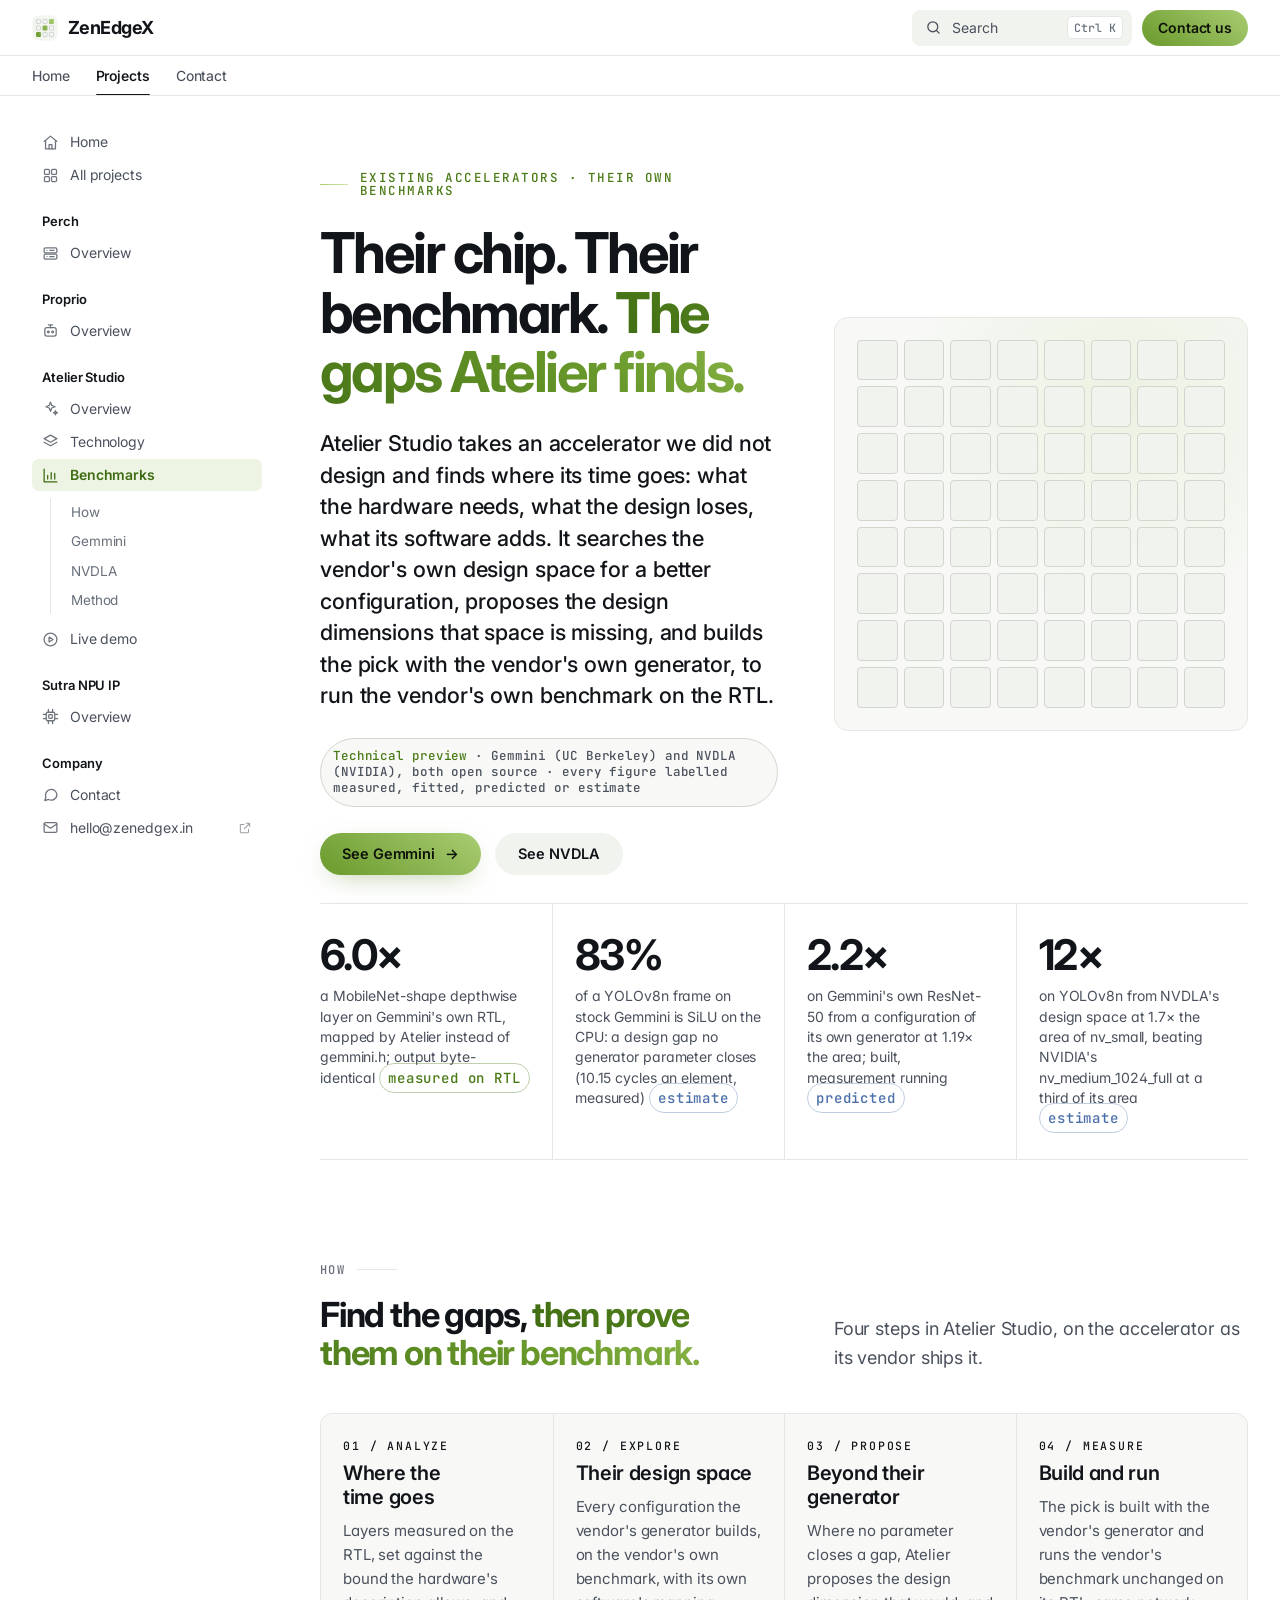
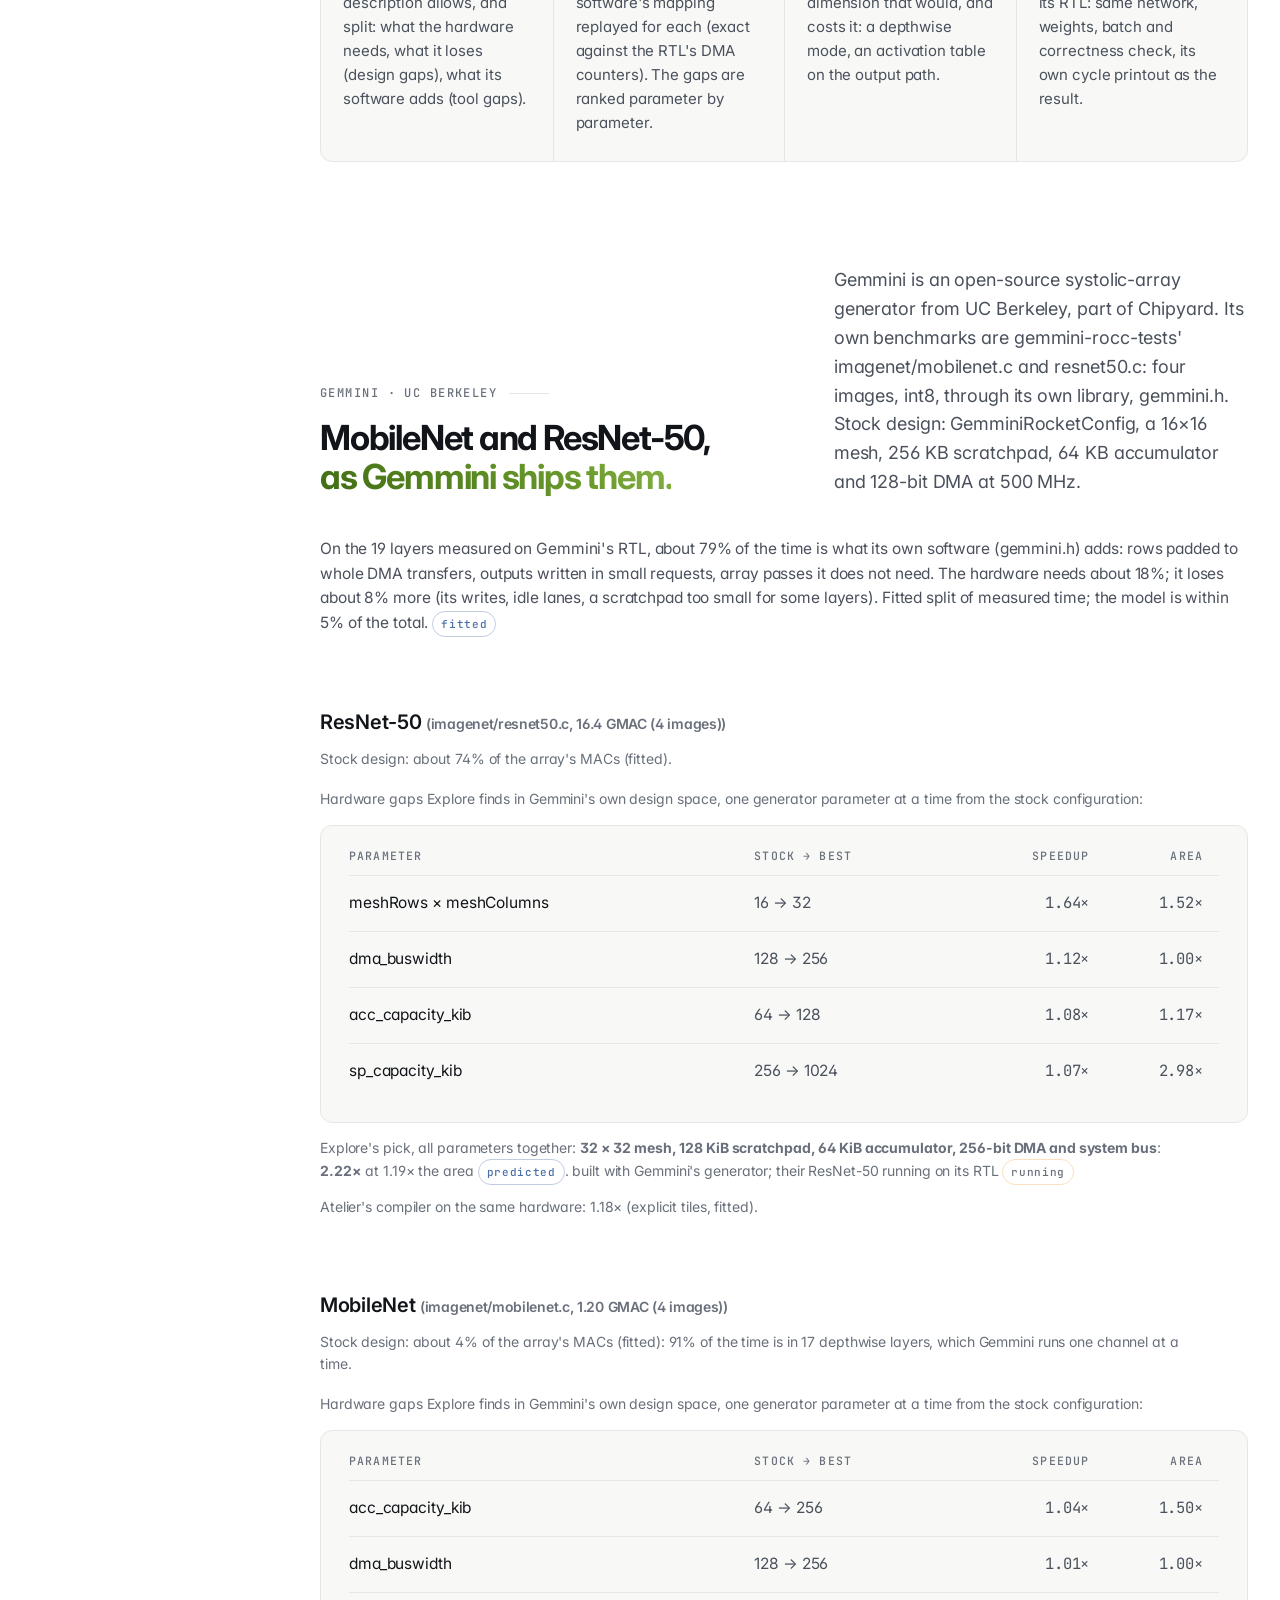
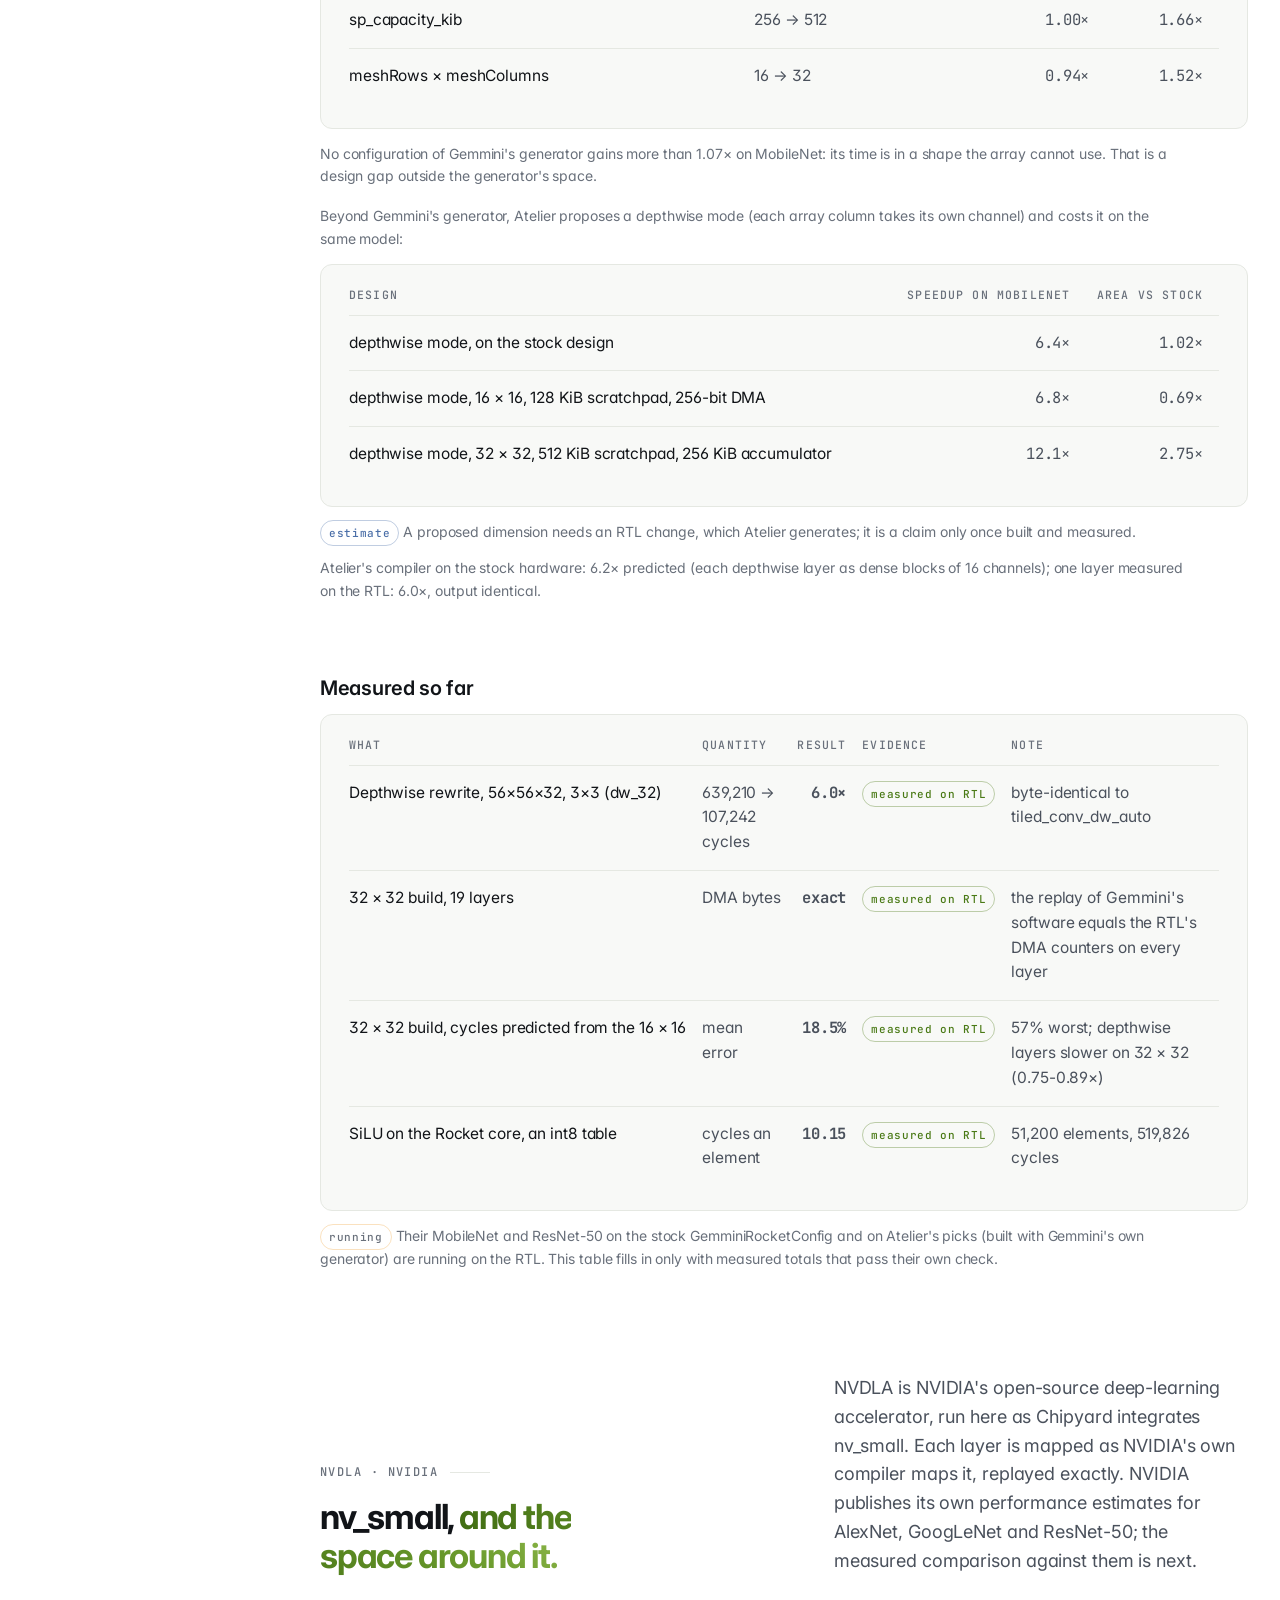
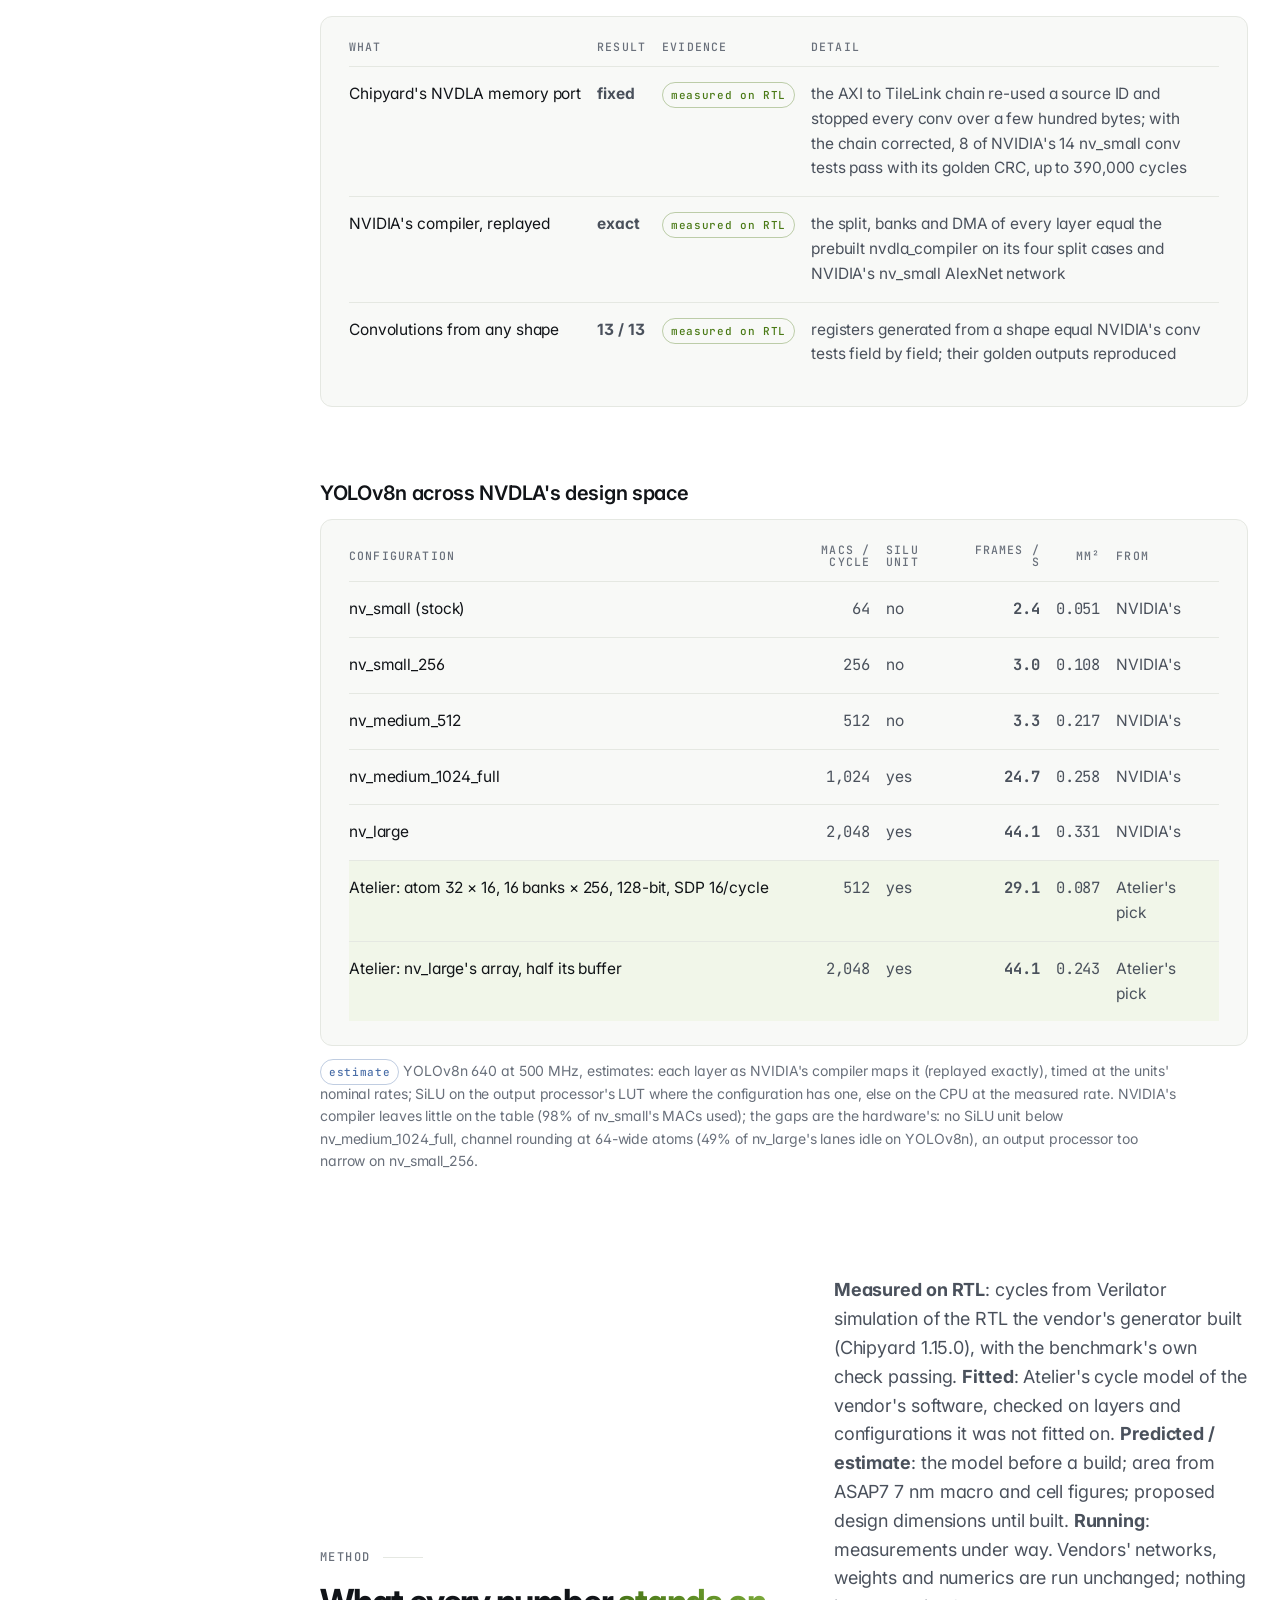
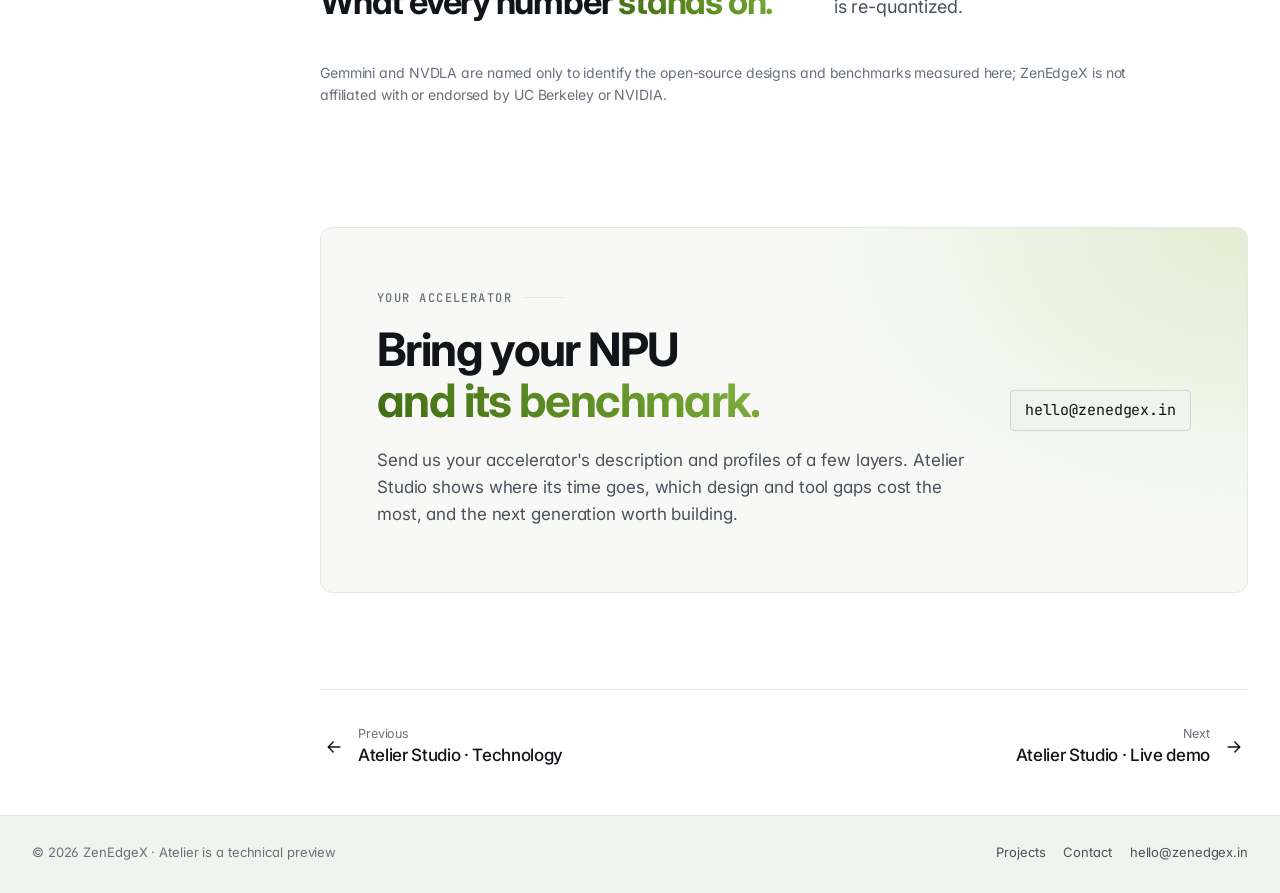
==== commit 443b035e: "Perch on the site: product page (residency layer beneath unmodified vLLM; measured 3x and 10x fewer " ====
--- a/benchmarks/index.html
+++ b/benchmarks/index.html
@@ -188,6 +188,10 @@
   <nav class="zx-nav" aria-label="Pages">
     <a class="zx-nav__link" href="../" data-zx-page="Home"><svg viewBox="0 0 24 24" fill="none" stroke="currentColor" stroke-width="1.8" stroke-linecap="round" stroke-linejoin="round" aria-hidden="true"><path d="M3 10.5 12 3l9 7.5"/><path d="M5 9.5V21h14V9.5"/><path d="M10 21v-6h4v6"/></svg><span>Home</span></a>
     <a class="zx-nav__link" href="../projects/" data-zx-page="Projects"><svg viewBox="0 0 24 24" fill="none" stroke="currentColor" stroke-width="1.8" stroke-linecap="round" stroke-linejoin="round" aria-hidden="true"><rect x="3.5" y="3.5" width="7" height="7" rx="1.5"/><rect x="13.5" y="3.5" width="7" height="7" rx="1.5"/><rect x="3.5" y="13.5" width="7" height="7" rx="1.5"/><rect x="13.5" y="13.5" width="7" height="7" rx="1.5"/></svg><span>All projects</span></a>
+    <p class="zx-nav__group">Perch</p>
+    <a class="zx-nav__link" href="../perch/" data-zx-page="Perch"><svg viewBox="0 0 24 24" fill="none" stroke="currentColor" stroke-width="1.8" stroke-linecap="round" stroke-linejoin="round" aria-hidden="true"><rect x="3" y="4" width="18" height="7" rx="2"/><rect x="3" y="13" width="18" height="7" rx="2"/><path d="M7 7.5h.01M7 16.5h.01M11 7.5h6M11 16.5h6"/></svg><span>Overview</span></a>
+    <p class="zx-nav__group">Proprio</p>
+    <a class="zx-nav__link" href="../proprio/" data-zx-page="Proprio"><svg viewBox="0 0 24 24" fill="none" stroke="currentColor" stroke-width="1.8" stroke-linecap="round" stroke-linejoin="round" aria-hidden="true"><rect x="4" y="8" width="16" height="12" rx="3"/><path d="M12 8V4M9 4h6"/><circle cx="9" cy="14" r="1.2"/><circle cx="15" cy="14" r="1.2"/></svg><span>Overview</span></a>
     <p class="zx-nav__group">Atelier Studio</p>
     <a class="zx-nav__link" href="../engine/" data-zx-page="Atelier Studio"><svg viewBox="0 0 24 24" fill="none" stroke="currentColor" stroke-width="1.8" stroke-linecap="round" stroke-linejoin="round" aria-hidden="true"><path d="M12 3l1.8 4.7 4.7 1.8-4.7 1.8L12 16l-1.8-4.7-4.7-1.8 4.7-1.8z"/><path d="M19 15l.8 2.2 2.2.8-2.2.8L19 21l-.8-2.2-2.2-.8 2.2-.8z"/></svg><span>Overview</span></a>
     <a class="zx-nav__link" href="../technology/" data-zx-page="Atelier Studio · Technology"><svg viewBox="0 0 24 24" fill="none" stroke="currentColor" stroke-width="1.8" stroke-linecap="round" stroke-linejoin="round" aria-hidden="true"><path d="m12 3 9 5-9 5-9-5z"/><path d="m3 13 9 5 9-5"/></svg><span>Technology</span></a>
@@ -195,8 +199,6 @@
     <a class="zx-nav__link" href="../demo/" data-zx-page="Atelier Studio · Live demo"><svg viewBox="0 0 24 24" fill="none" stroke="currentColor" stroke-width="1.8" stroke-linecap="round" stroke-linejoin="round" aria-hidden="true"><circle cx="12" cy="12" r="9"/><path d="m10 8.5 5.5 3.5-5.5 3.5z"/></svg><span>Live demo</span></a>
     <p class="zx-nav__group">Sutra NPU IP</p>
     <a class="zx-nav__link" href="../ip/" data-zx-page="Sutra NPU IP"><svg viewBox="0 0 24 24" fill="none" stroke="currentColor" stroke-width="1.8" stroke-linecap="round" stroke-linejoin="round" aria-hidden="true"><rect x="6" y="6" width="12" height="12" rx="2"/><rect x="9.5" y="9.5" width="5" height="5" rx="1"/><path d="M9 2v3M15 2v3M9 19v3M15 19v3M2 9h3M2 15h3M19 9h3M19 15h3"/></svg><span>Overview</span></a>
-    <p class="zx-nav__group">Proprio</p>
-    <a class="zx-nav__link" href="../proprio/" data-zx-page="Proprio"><svg viewBox="0 0 24 24" fill="none" stroke="currentColor" stroke-width="1.8" stroke-linecap="round" stroke-linejoin="round" aria-hidden="true"><rect x="4" y="8" width="16" height="12" rx="3"/><path d="M12 8V4M9 4h6"/><circle cx="9" cy="14" r="1.2"/><circle cx="15" cy="14" r="1.2"/></svg><span>Overview</span></a>
     <p class="zx-nav__group">Company</p>
     <a class="zx-nav__link" href="../contact/" data-zx-page="Contact"><svg viewBox="0 0 24 24" fill="none" stroke="currentColor" stroke-width="1.8" stroke-linecap="round" stroke-linejoin="round" aria-hidden="true"><path d="M21 12a8 8 0 0 1-11.8 7L4 20.5l1.5-5A8 8 0 1 1 21 12z"/></svg><span>Contact</span></a>
     <a class="zx-nav__link" href="mailto:hello@zenedgex.in"><svg viewBox="0 0 24 24" fill="none" stroke="currentColor" stroke-width="1.8" stroke-linecap="round" stroke-linejoin="round" aria-hidden="true"><rect x="3" y="5" width="18" height="14" rx="2"/><path d="m3 7 9 6 9-6"/></svg><span>hello@zenedgex.in</span><svg class="ext" viewBox="0 0 24 24" fill="none" stroke="currentColor" stroke-width="1.8" stroke-linecap="round" stroke-linejoin="round" aria-hidden="true"><path d="M14 4h6v6M20 4l-9 9M18 14v5a1 1 0 0 1-1 1H5a1 1 0 0 1-1-1V7a1 1 0 0 1 1-1h5"/></svg></a>
--- a/assets/zx.css
+++ b/assets/zx.css
@@ -153,7 +153,7 @@
 .zx-hero__teaser > div { max-width: 1480px; margin: 0 auto; padding: 0 var(--zx-pad); display: flex; flex-direction: column; gap: 22px }
 .zx-hero .kicker { color: var(--leaf) !important; font: 500 12px/1 var(--mono) !important }
 .zx-hero .kicker::before { background: linear-gradient(90deg, var(--leaf), var(--lime)) !important }
-.zx-hero h1 { margin: 0; color: #fff; font-size: clamp(40px, 4.6vw, 60px); line-height: 1.08; font-weight: 700; letter-spacing: -.05em; max-width: 13ch; text-shadow: 0 0 20px rgba(0, 0, 0, .7) }
+.zx-hero h1 { margin: 0; color: #fff; font-size: clamp(52px, 7.4vw, 112px); line-height: 1; font-weight: 700; letter-spacing: -.055em; text-wrap: balance; text-shadow: 0 0 28px rgba(0, 0, 0, .65) }
 .zx-hero h1 em { background: linear-gradient(35deg, var(--leaf), var(--lime) 60%, #EAF4D3); -webkit-background-clip: text; background-clip: text; color: transparent; text-shadow: none }
 .zx-hero .sub { color: rgba(255, 255, 255, .9); font: 400 clamp(16px, 1.35vw, 19px)/1.55 var(--body); max-width: 58ch; text-shadow: 0 0 12px rgba(0, 0, 0, .8) }
 .zx-hero .proofline { color: rgba(236, 240, 232, .78); border-left-color: var(--leaf); font-size: 14.5px; max-width: 70ch; font-style: italic }
@@ -161,8 +161,6 @@
 .zx-hero .btn.line { background: rgba(236, 240, 232, .12) !important; color: #fff !important; backdrop-filter: blur(6px) }
 .zx-hero .btn.line:hover { background: rgba(236, 240, 232, .2) !important }
 .zx-hero .btn.primary { box-shadow: 0 10px 40px -10px rgba(169, 204, 114, .55) !important }
-.zx-hero__pos { position: absolute; right: var(--zx-pad); bottom: 18px; display: flex; gap: 12px; font: 400 11.5px/1 var(--mono); color: rgba(236, 240, 232, .55); font-variant-numeric: tabular-nums }
-.zx-hero__pos sub { color: rgba(255, 255, 255, .85) }
 
 body.zx-home .zx-header { position: fixed; left: 0; right: 0; background: transparent; border-bottom-color: transparent; backdrop-filter: none; -webkit-backdrop-filter: none; transition: background .3s, border-color .3s }
 body.zx-home .zx-header:not(.is-solid) .zx-logo, body.zx-home .zx-header:not(.is-solid) .zx-icon-btn { color: #fff }
@@ -196,8 +194,7 @@
   .zx-main .hero:has(> canvas) .hero-copy { padding: 56px 20px 36px !important }
   .zx-pager { grid-template-columns: minmax(0, 1fr) }
   .zx-pager a.next { grid-column: 1 }
-  .zx-hero__pos { display: none }
-  .zx-hero { height: auto; min-height: 100svh; max-height: none; display: flex; flex-direction: column; justify-content: flex-end }
+    .zx-hero { height: auto; min-height: 100svh; max-height: none; display: flex; flex-direction: column; justify-content: flex-end }
   .zx-hero__teaser { position: relative; bottom: auto; padding: 150px 0 84px }
   .zx-hero__teaser > div { gap: 18px }
 }
@@ -208,7 +205,7 @@
 /* home hero copy, Zensical's teaser: headline, one line, a note, two pills */
 .zx-hero__sub { margin: 0; color: #fff; font: 400 clamp(16px, 1.3vw, 18.5px)/1.55 var(--body); max-width: 48ch; text-shadow: 0 0 10px rgba(0, 0, 0, .8) }
 .zx-hero__note { margin: 0; color: rgba(236, 240, 232, .72); font: italic 400 14px/1.5 var(--body); max-width: 60ch }
-.zx-hero__cta { display: flex; flex-wrap: wrap; gap: 10px; margin-top: 6px }
+.zx-hero__cta { display: flex; flex-wrap: wrap; gap: 10px; margin-top: 14px }
 .zx-btn { display: inline-flex; align-items: center; height: 44px; padding: 0 22px; border-radius: 999px; font: 600 14.5px/1 var(--body); text-decoration: none; color: #fff; background: rgba(236, 240, 232, .12); backdrop-filter: blur(6px); -webkit-backdrop-filter: blur(6px); transition: background .2s, transform .2s }
 .zx-btn:hover { background: rgba(236, 240, 232, .2) }
 .zx-btn--primary { color: #0E1309; background: linear-gradient(35deg, var(--green-2), var(--leaf) 60%, var(--lime)); box-shadow: 0 10px 36px -12px rgba(169, 204, 114, .6) }
